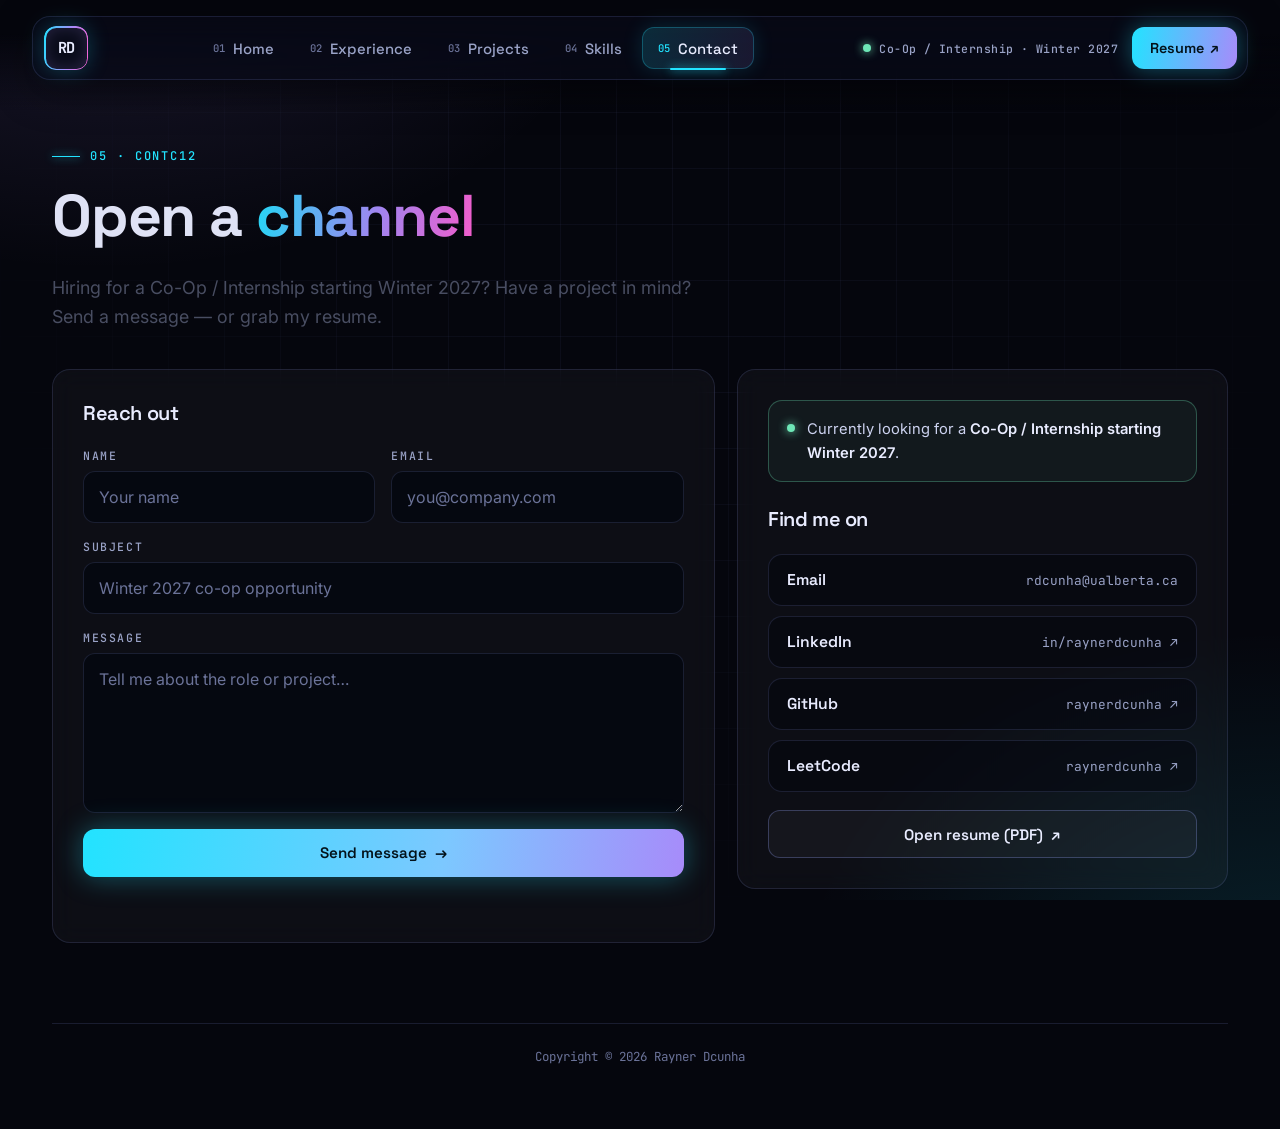
==== contact/index.html @ 3232b7d9 "Point resume buttons to /resume" ====
<!doctype html>
<html lang="en">
<head>
  <meta charset="utf-8">
  <meta name="viewport" content="width=device-width, initial-scale=1">
  <title>Rayner's Domain</title>
  <meta name="description" content="Contact Rayner Dcunha about co-op and internship opportunities starting Winter 2027 — email, LinkedIn, GitHub or the contact form.">
  <meta name="author" content="Rayner Dcunha">
  <link rel="canonical" href="https://raynerdcunha.vercel.app/contact">
  <meta property="og:type" content="website">
  <meta property="og:site_name" content="Rayner's Domain">
  <meta property="og:title" content="Rayner Dcunha | Rayner's Domain">
  <meta property="og:description" content="Contact Rayner Dcunha about co-op and internship opportunities starting Winter 2027 — email, LinkedIn, GitHub or the contact form.">
  <meta property="og:url" content="https://raynerdcunha.vercel.app/contact">
  <meta property="og:image" content="https://raynerdcunha.vercel.app/assets/images/og-preview.png">
  <meta name="twitter:card" content="summary_large_image">
  <meta name="theme-color" content="#05060d">
  <link rel="icon" href="/assets/images/rd-logo.svg" type="image/svg+xml">
  <link rel="icon" href="/assets/images/favicon-32.png" sizes="32x32" type="image/png">
  <link rel="apple-touch-icon" href="/assets/images/apple-touch-icon.png">
  <link rel="preconnect" href="https://fonts.googleapis.com">
  <link rel="preconnect" href="https://fonts.gstatic.com" crossorigin>
  <link href="https://fonts.googleapis.com/css2?family=Inter:wght@400;500;600&family=JetBrains+Mono:wght@400;500;700&family=Space+Grotesk:wght@500;600;700&display=swap" rel="stylesheet">
  <link rel="stylesheet" href="/assets/css/main.css">
  <script>
    (function () {
      var r = document.documentElement; r.classList.add('js');
      var seen = false; try { seen = sessionStorage.getItem('rd-loader-seen') === '1'; } catch (e) {}
      var rm = false; // site effects always run
      var wiping = false; try { wiping = sessionStorage.getItem('rd-wipe') === '1'; } catch (e) {}
      if (wiping && !rm) r.classList.add('is-wiping');
      else if (!seen && !rm) r.classList.add('is-loading');
    })();
  </script>
</head>
<body>
  <div class="loader" aria-hidden="true"><span class="loader__mark grad-text">RD</span></div>
  <div class="wipe" aria-hidden="true"></div>
  <div class="space" aria-hidden="true"></div>

  <header class="taskbar">
    <div class="taskbar__inner">
      <a class="logo" href="/" aria-label="Home">
        <span class="logo__mark">RD</span>
      </a>
      <nav class="taskbar__nav" aria-label="Main">
        <span class="taskbar__indicator" aria-hidden="true"></span>
        <ol class="taskbar__list">
        <li><a class="taskbar__link" href="/"><span class="taskbar__num">01</span>Home</a></li>
        <li><a class="taskbar__link" href="/experience"><span class="taskbar__num">02</span>Experience</a></li>
        <li><a class="taskbar__link" href="/projects"><span class="taskbar__num">03</span>Projects</a></li>
        <li><a class="taskbar__link" href="/skills"><span class="taskbar__num">04</span>Skills</a></li>
        <li><a class="taskbar__link" href="/contact" aria-current="page"><span class="taskbar__num">05</span>Contact</a></li>
        </ol>
      </nav>
      <div class="taskbar__right">
        <span class="taskbar__status"><span class="pulse" aria-hidden="true"></span>Co-Op / Internship · Winter 2027</span>
        <a class="taskbar__resume magnetic" href="/resume" target="_blank" rel="noopener">Resume <span aria-hidden="true">↗</span><span class="visually-hidden">(PDF, opens in a new tab)</span></a>
      </div>
    </div>
    <div class="progress" aria-hidden="true"><span></span></div>
  </header>

  <main id="main" class="main">
    <header class="page-head">
      <p class="hud">05 · Contact</p>
      <h1 class="page-title">Open a <span class="grad-text">channel</span></h1>
      <p class="page-lead">Hiring for a Co-Op / Internship starting Winter 2027? Have a project in mind? Send a message — or grab my resume.</p>
    </header>

    <div class="contact">
      <form class="panel glass" id="contact-form" action="https://script.google.com/macros/s/AKfycbzmoXUq0ltc7L1ytef4OI4fQIihUuHtOf0jSsYZNlkz5p-mmx0kki7YnTbUzaNlnFZ5/exec" method="POST" novalidate>
        <h2 class="panel__title">Reach out</h2>
        <div class="form-row">
          <div class="field"><label for="cf-name">Name</label><input id="cf-name" name="name" type="text" autocomplete="name" placeholder="Your name" required></div>
          <div class="field"><label for="cf-email">Email</label><input id="cf-email" name="email" type="email" autocomplete="email" placeholder="you@company.com" required></div>
        </div>
        <div class="field"><label for="cf-subject">Subject</label><input id="cf-subject" name="subject" type="text" placeholder="Winter 2027 co-op opportunity" required></div>
        <div class="field"><label for="cf-message">Message</label><textarea id="cf-message" name="message" placeholder="Tell me about the role or project…" required></textarea></div>
        <input type="text" name="_gotcha" class="visually-hidden" tabindex="-1" autocomplete="off" aria-hidden="true">
        <button class="btn btn--neon magnetic" type="submit">Send message <span class="arrow" aria-hidden="true">→</span></button>
        <p class="form-status" role="status" aria-live="polite"></p>
      </form>

      <aside class="panel glass">
        <div class="avail avail--top"><span class="pulse" aria-hidden="true"></span><span>Currently looking for a <strong>Co-Op / Internship starting Winter 2027</strong>.</span></div>
        <h2 class="panel__title">Find me on</h2>
        <ul class="links">
          <li><a href="mailto:rdcunha@ualberta.ca"><b>Email</b><span>rdcunha@ualberta.ca</span></a></li>
          <li><a href="https://www.linkedin.com/in/raynerdcunha" target="_blank" rel="noopener"><b>LinkedIn</b><span>in/raynerdcunha ↗</span></a></li>
          <li><a href="https://github.com/raynerdcunha" target="_blank" rel="noopener"><b>GitHub</b><span>raynerdcunha ↗</span></a></li>
          <li><a href="https://leetcode.com/u/raynerdcunha" target="_blank" rel="noopener"><b>LeetCode</b><span>raynerdcunha ↗</span></a></li>
          <!-- Discord (only if the username is professional):
          <li><a href="https://discord.com/users/YOUR_USER_ID" target="_blank" rel="noopener"><b>Discord</b><span>yourhandle ↗</span></a></li> -->
        </ul>
        <div style="margin-top:18px"><a class="btn magnetic" href="/resume" target="_blank" rel="noopener">Open resume (PDF) <span aria-hidden="true">↗</span></a></div>
      </aside>
    </div>

    <footer class="footer">
      <span>Copyright © <span id="year">2026</span> Rayner Dcunha</span>
    </footer>
  </main>
  <script src="/assets/vendor/gsap.min.js" defer></script>
  <script src="/assets/vendor/ScrollTrigger.min.js" defer></script>
  <script src="/assets/js/site-shell.js" defer></script>
  <script src="/assets/js/motion.js" defer></script>
  <script src="/assets/js/contact-form.js" defer></script>
</body>
</html>
---- assets/css/main.css ----
/* =========================================================
   Rayner's Domain — shared stylesheet (all pages)
   Theme: dark & futuristic — deep space, neon, glass.
   Sections: tokens · base · background · shell (taskbar, cursor, wipe)
             components · home · experience · projects
             skills · contact · 404 · motion · small screens
   ========================================================= */

/* ---------- Tokens ---------- */
:root {
  --bg: #05060d;
  --bg-2: #0a0c1a;
  --glass: rgba(255, 255, 255, 0.035);
  --glass-strong: rgba(255, 255, 255, 0.06);
  --line: rgba(148, 163, 255, 0.14);
  --line-strong: rgba(148, 163, 255, 0.28);
  --text: #e9ecff;
  --muted: #9aa3c7;
  --dim: #6b7399;

  --cyan: #22e3ff;
  --violet: #a78bfa;
  --pink: #ff5fd2;
  --lime: #6ee7b7;
  --blue: #60a5fa;
  --grad: linear-gradient(100deg, var(--cyan), var(--violet) 55%, var(--pink));

  /* Skill clusters */
  --c-lang: var(--cyan);
  --c-web: var(--violet);
  --c-data: var(--blue);
  --c-ai: var(--pink);
  --c-systems: var(--lime);

  --font-display: "Space Grotesk", "Inter", system-ui, sans-serif;
  --font-sans: "Inter", system-ui, -apple-system, "Segoe UI", sans-serif;
  --font-mono: "JetBrains Mono", ui-monospace, Menlo, Consolas, monospace;

  --radius: 18px;
  --radius-sm: 10px;
  color-scheme: dark;
}

/* ---------- Base ---------- */
*, *::before, *::after { box-sizing: border-box; }
html { -webkit-text-size-adjust: 100%; }
body {
  margin: 0; min-height: 100vh;
  background: var(--bg); color: var(--text);
  font: 16px/1.65 var(--font-sans);
  -webkit-font-smoothing: antialiased;
  overflow-x: hidden;
}
h1, h2, h3, h4 { font-family: var(--font-display); line-height: 1.15; margin: 0; letter-spacing: -0.02em; }
p { margin: 0 0 1em; }
ul, ol { margin: 0; padding: 0; }
a { color: var(--cyan); text-decoration: none; }
a:hover { text-decoration: underline; text-underline-offset: 3px; }
strong { font-weight: 600; color: var(--text); }
code { font-family: var(--font-mono); font-size: 0.86em; color: var(--cyan); }
::selection { background: rgba(34, 227, 255, 0.3); }
:focus-visible { outline: 2px solid var(--cyan); outline-offset: 3px; border-radius: 6px; }

.visually-hidden {
  position: absolute !important; width: 1px; height: 1px; margin: -1px; padding: 0;
  overflow: hidden; clip: rect(0 0 0 0); white-space: nowrap; border: 0;
}
.skip-link {
  position: fixed; left: 16px; top: -60px; z-index: 100; padding: 10px 14px; border-radius: var(--radius-sm);
  background: var(--cyan); color: #00131a; font-weight: 600;
}
.skip-link:focus { top: 16px; }

/* ---------- Background: glows + grid ---------- */
.space {
  position: fixed; inset: 0; z-index: -1; pointer-events: none;
  background:
    radial-gradient(900px 600px at 8% -10%, rgba(167, 139, 250, 0.16), transparent 60%),
    radial-gradient(800px 600px at 100% 110%, rgba(34, 227, 255, 0.12), transparent 60%),
    var(--bg);
}
.space::before {
  content: ""; position: absolute; inset: 0;
  background-image:
    linear-gradient(var(--line) 1px, transparent 1px),
    linear-gradient(90deg, var(--line) 1px, transparent 1px);
  background-size: 56px 56px;
  opacity: 0.35;
  mask-image: radial-gradient(ellipse at 50% 30%, #000 20%, transparent 75%);
  -webkit-mask-image: radial-gradient(ellipse at 50% 30%, #000 20%, transparent 75%);
}
.space canvas { position: absolute; inset: 0; width: 100%; height: 100%; }

/* ---------- Shell: top taskbar, main ---------- */
.taskbar { position: fixed; top: 16px; left: 0; right: 0; z-index: 50; padding: 0 32px; pointer-events: none; }
.taskbar::before { content: ""; position: absolute; left: 0; right: 0; top: -16px; height: 110px; z-index: -1; background: linear-gradient(var(--bg) 30%, transparent); }
.taskbar__inner {
  pointer-events: auto; position: relative; max-width: 1240px; margin: 0 auto; height: 64px; padding: 0 10px 0 12px;
  display: flex; align-items: center; justify-content: space-between; gap: 20px;
  background: rgba(10, 12, 26, 0.55); border: 1px solid var(--line); border-radius: 18px;
  backdrop-filter: blur(18px) saturate(140%); -webkit-backdrop-filter: blur(18px) saturate(140%);
  box-shadow: 0 10px 40px rgba(0, 0, 0, 0.35); transition: background-color .3s, box-shadow .3s;
}
.is-scrolled .taskbar__inner { background: rgba(8, 10, 22, 0.82); box-shadow: 0 14px 50px rgba(0, 0, 0, 0.55), 0 0 0 1px rgba(34, 227, 255, 0.06); }

.logo { display: inline-flex; color: var(--text); }
.logo:hover { text-decoration: none; }
.logo__mark {
  position: relative; display: grid; place-items: center; width: 42px; height: 42px; border-radius: 12px;
  font: 700 0.95rem/1 var(--font-mono); letter-spacing: -0.04em; color: var(--text); background: var(--bg-2);
  box-shadow: 0 0 22px rgba(34, 227, 255, 0.28), inset 0 0 16px rgba(167, 139, 250, 0.2); transition: transform .3s, box-shadow .3s;
}
.logo__mark::after {
  content: ""; position: absolute; inset: -1px; border-radius: inherit; padding: 1.5px; background: var(--grad);
  -webkit-mask: linear-gradient(#000 0 0) content-box, linear-gradient(#000 0 0); -webkit-mask-composite: xor; mask-composite: exclude;
}
.logo:hover .logo__mark { transform: rotate(-6deg) scale(1.06); box-shadow: 0 0 34px rgba(34, 227, 255, 0.5), inset 0 0 16px rgba(167, 139, 250, 0.3); }

.taskbar__nav { position: relative; }
.taskbar__list { list-style: none; display: flex; gap: 4px; position: relative; z-index: 1; }
.taskbar__link {
  display: flex; align-items: center; gap: 8px; height: 42px; padding: 0 16px; border-radius: 12px;
  color: var(--muted); font: 500 0.93rem var(--font-display); transition: color .2s;
}
.taskbar__link:hover { color: var(--text); text-decoration: none; }
.taskbar__num { font: 500 0.66rem var(--font-mono); color: var(--dim); transition: color .2s; }
.taskbar__link[aria-current="page"] { color: var(--text); }
.taskbar__link[aria-current="page"] .taskbar__num { color: var(--cyan); }
.taskbar__indicator {
  position: absolute; top: 0; left: 0; height: 42px; width: 0; border-radius: 12px; opacity: 0;
  background: linear-gradient(100deg, rgba(34, 227, 255, 0.16), rgba(167, 139, 250, 0.12));
  box-shadow: inset 0 0 0 1px rgba(34, 227, 255, 0.25), 0 0 20px rgba(34, 227, 255, 0.15);
  transition: transform .35s cubic-bezier(.2, .8, .2, 1), width .35s cubic-bezier(.2, .8, .2, 1), opacity .2s;
}
.taskbar__indicator::after { content: ""; position: absolute; left: 25%; right: 25%; bottom: -1px; height: 2px; border-radius: 2px; background: var(--cyan); box-shadow: 0 0 10px var(--cyan); }

.taskbar__right { display: flex; align-items: center; gap: 14px; }
.taskbar__status { display: inline-flex; align-items: center; gap: 8px; font: 500 0.72rem var(--font-mono); color: var(--muted); letter-spacing: 0.04em; }
.taskbar__resume {
  display: inline-flex; align-items: center; gap: 6px; height: 42px; padding: 0 18px; border-radius: 12px;
  font: 600 0.9rem var(--font-display); color: #03121a; background: linear-gradient(100deg, var(--cyan), var(--violet));
  box-shadow: 0 0 22px rgba(34, 227, 255, 0.35);
}
.taskbar__resume:hover { text-decoration: none; box-shadow: 0 0 34px rgba(34, 227, 255, 0.6); }
.pulse { flex: none; width: 8px; height: 8px; border-radius: 50%; background: var(--lime); box-shadow: 0 0 10px var(--lime); animation: pulse 2s ease-in-out infinite; }

.progress { position: absolute; left: 32px; right: 32px; bottom: -2px; max-width: 1240px; margin: 0 auto; height: 2px; pointer-events: none; }
.progress span { display: block; height: 100%; width: 100%; transform-origin: left; transform: scaleX(0); background: var(--grad); box-shadow: 0 0 10px var(--cyan); border-radius: 2px; }

.main { max-width: 1240px; margin: 0 auto; min-height: 100vh; padding: 150px 32px 64px; }

.footer {
  margin-top: 80px; padding-top: 24px; border-top: 1px solid var(--line);
  display: flex; justify-content: center; gap: 20px; font: 0.78rem var(--font-mono); color: var(--dim);
}

/* ---------- Page wipe transition ---------- */
.wipe { position: fixed; inset: 0; z-index: 250; pointer-events: none; visibility: hidden; background: linear-gradient(110deg, #05060d 0%, #0b1030 40%, #1b1446 60%, #05060d 100%); }
.is-wiping .wipe { visibility: visible; }
.wipe::after { content: ""; position: absolute; top: 0; bottom: 0; right: 0; width: 3px; background: var(--grad); box-shadow: 0 0 30px var(--cyan); }

/* ---------- Components ---------- */
.hud { font: 500 0.75rem/1 var(--font-mono); letter-spacing: 0.16em; text-transform: uppercase; color: var(--cyan); margin: 0 0 18px; display: flex; align-items: center; gap: 10px; }
.hud::before { content: ""; width: 28px; height: 1px; background: var(--cyan); box-shadow: 0 0 8px var(--cyan); }

.page-head { margin-bottom: 48px; max-width: 760px; }
.page-title { font-size: clamp(2.6rem, 4.6vw, 3.8rem); font-weight: 700; margin-bottom: 14px; }
.page-lead { color: var(--muted); font-size: 1.12rem; max-width: 62ch; margin: 0; }
.grad-text { background: var(--grad); -webkit-background-clip: text; background-clip: text; color: transparent; }

.glass {
  position: relative; background: var(--glass); border: 1px solid var(--line); border-radius: var(--radius);
  backdrop-filter: blur(12px); -webkit-backdrop-filter: blur(12px);
  transition: border-color .25s, transform .25s, box-shadow .25s;
}
/* Cursor-follow glow (position set by site-shell.js) */
.glass--glow::before {
  content: ""; position: absolute; inset: 0; border-radius: inherit; pointer-events: none; opacity: 0; transition: opacity .3s;
  background: radial-gradient(420px circle at var(--mx, 50%) var(--my, 50%), rgba(34, 227, 255, 0.10), transparent 45%);
}
.glass--glow:hover::before { opacity: 1; }
.glass--glow:hover { border-color: rgba(34, 227, 255, 0.35); box-shadow: 0 0 0 1px rgba(34, 227, 255, 0.08), 0 24px 60px rgba(0, 0, 0, 0.45); }

.btn {
  position: relative; display: inline-flex; align-items: center; gap: 8px; height: 48px; padding: 0 22px; border-radius: 12px;
  font: 600 0.95rem var(--font-display); color: var(--text); cursor: pointer; border: 1px solid var(--line-strong); background: var(--glass);
  transition: transform .2s, box-shadow .2s, border-color .2s;
}
.btn:hover { text-decoration: none; transform: translateY(-2px); border-color: var(--cyan); box-shadow: 0 0 24px rgba(34, 227, 255, 0.22); }
.btn--neon { border: 0; color: #03121a; background: linear-gradient(100deg, var(--cyan), #7cc8ff 60%, var(--violet)); box-shadow: 0 0 28px rgba(34, 227, 255, 0.35); }
.btn--neon:hover { box-shadow: 0 0 40px rgba(34, 227, 255, 0.55); }
.arrow { transition: transform .2s; }
.btn:hover .arrow { transform: translateX(3px); }

.chips { list-style: none; display: flex; flex-wrap: wrap; gap: 8px; }
.chips li {
  font: 500 0.74rem/1 var(--font-mono); color: var(--muted); padding: 7px 10px; border-radius: 8px;
  background: rgba(148, 163, 255, 0.06); border: 1px solid var(--line);
}

/* ---------- HOME ---------- */
.home { display: grid; grid-template-columns: minmax(0, 1.25fr) minmax(360px, 0.9fr); gap: 56px; align-items: center; min-height: calc(100vh - 220px); }
.home__name { font-size: clamp(3.6rem, 7vw, 6.2rem); font-weight: 700; letter-spacing: -0.045em; line-height: 0.98; margin-bottom: 20px; }
.home__role { font: 500 clamp(1.15rem, 1.7vw, 1.45rem)/1.4 var(--font-display); color: var(--muted); margin-bottom: 18px; min-height: 1.4em; }
.typed { color: var(--text); border-right: 2px solid var(--cyan); padding-right: 4px; animation: caret 1s step-end infinite; }
.home__pitch { font-size: 1.08rem; color: var(--muted); max-width: 56ch; margin-bottom: 34px; }
.home__actions { display: flex; flex-wrap: wrap; gap: 12px; }

.profile { padding: 26px 26px 22px; }
.profile__bar { display: flex; align-items: center; gap: 7px; margin-bottom: 20px; }
.profile__bar span { width: 10px; height: 10px; border-radius: 50%; background: var(--line-strong); }
.profile__bar span:first-child { background: var(--pink); }
.profile__bar span:nth-child(2) { background: var(--violet); }
.profile__bar span:nth-child(3) { background: var(--cyan); }
.profile__bar b { margin-left: auto; font: 500 0.72rem var(--font-mono); color: var(--dim); }
.profile__rows { display: grid; gap: 14px; margin: 0; }
.profile__row { display: grid; grid-template-columns: 92px 1fr; gap: 14px; font-size: 0.92rem; }
.profile__row dt { font: 500 0.72rem/1.9 var(--font-mono); letter-spacing: 0.12em; color: var(--dim); }
.profile__row dd { margin: 0; color: var(--text); min-width: 0; }
.profile__row dd small { display: block; color: var(--muted); font-size: 0.84rem; }
.online { color: var(--lime); font-weight: 600; }

.stats { list-style: none; display: grid; grid-template-columns: repeat(3, 1fr); gap: 16px; margin-top: 56px; }
.stat { padding: 22px 24px; }
.stat__num { display: block; font: 700 2.4rem/1 var(--font-display); margin-bottom: 10px; }
.stat__label { color: var(--muted); font-size: 0.9rem; line-height: 1.5; }

.sectors { display: grid; grid-template-columns: repeat(4, 1fr); gap: 16px; margin-top: 16px; }
.sector { display: block; padding: 22px; color: var(--text); }
.sector:hover { text-decoration: none; transform: translateY(-3px); }
.sector__num { font: 500 0.72rem var(--font-mono); color: var(--cyan); letter-spacing: 0.12em; }
.sector__title { display: flex; justify-content: space-between; align-items: center; font: 600 1.15rem var(--font-display); margin: 10px 0 6px; }
.sector__text { color: var(--muted); font-size: 0.88rem; margin: 0; }

.split { display: inline-block; overflow: hidden; padding-bottom: 0.08em; margin-bottom: -0.08em; vertical-align: bottom; }
.split .ch { display: inline-block; will-change: transform; }

.beams { display: block; width: 100%; height: 160px; margin: 24px 0 -40px; overflow: visible; }
.beam { fill: none; stroke: url(#beam-g); stroke-width: 2; stroke-dasharray: 220 900; animation: flow 6s linear infinite; filter: drop-shadow(0 0 6px rgba(34, 227, 255, 0.7)); }
.beam--2 { animation-duration: 8s; animation-delay: -2s; stroke-dasharray: 160 1000; opacity: .8; }
.beam--3 { animation-duration: 10s; animation-delay: -5s; stroke-dasharray: 120 1100; opacity: .6; }
@keyframes flow { from { stroke-dashoffset: 1120; } to { stroke-dashoffset: 0; } }

.marquee {
  position: relative; overflow: hidden; margin: 40px 0 8px; padding: 18px 0; border-block: 1px solid var(--line);
  mask-image: linear-gradient(90deg, transparent, #000 10%, #000 90%, transparent);
  -webkit-mask-image: linear-gradient(90deg, transparent, #000 10%, #000 90%, transparent);
}
.marquee__track { display: flex; gap: 44px; width: max-content; animation: marquee 38s linear infinite; }
.marquee:hover .marquee__track { animation-play-state: paused; }
.marquee__track span { font: 500 1.05rem var(--font-display); color: var(--muted); white-space: nowrap; display: inline-flex; align-items: center; gap: 44px; }
.marquee__track span::after { content: "◆"; font-size: 0.55rem; color: var(--cyan); text-shadow: 0 0 8px var(--cyan); }
/* Right-to-left scroll */
@keyframes marquee { from { transform: translateX(0); } to { transform: translateX(-50%); } }

.stack-marquee { overflow: hidden; mask-image: linear-gradient(90deg, transparent, #000 12%, #000 88%, transparent); -webkit-mask-image: linear-gradient(90deg, transparent, #000 12%, #000 88%, transparent); }
.stack-marquee__track { display: flex; gap: 10px; width: max-content; animation: marquee 16s linear infinite; }
.stack-marquee:hover .stack-marquee__track { animation-play-state: paused; }
.stack-marquee__track span { font: 500 0.8rem var(--font-mono); color: var(--text); padding: 4px 10px; border-radius: 8px; border: 1px solid var(--line-strong); background: rgba(34, 227, 255, 0.06); white-space: nowrap; }

/* Animated gradient border on the profile card */
@property --spin { syntax: "<angle>"; initial-value: 0deg; inherits: false; }
.profile::after {
  content: ""; position: absolute; inset: -1px; border-radius: inherit; padding: 1px; pointer-events: none;
  background: conic-gradient(from var(--spin), transparent 0 65%, var(--cyan) 78%, var(--violet) 88%, transparent 100%);
  -webkit-mask: linear-gradient(#000 0 0) content-box, linear-gradient(#000 0 0); -webkit-mask-composite: xor; mask-composite: exclude;
  animation: spin-border 5s linear infinite;
}
@keyframes spin-border { to { --spin: 360deg; } }

.tilt { transform-style: preserve-3d; will-change: transform; }

/* ---------- EXPERIENCE ---------- */
.exp { display: grid; grid-template-columns: minmax(0, 1.6fr) minmax(300px, 1fr); gap: 40px; align-items: start; }
.timeline { list-style: none; position: relative; padding-left: 36px; display: grid; gap: 22px; }
.timeline::before {
  content: ""; position: absolute; left: 9px; top: 8px; bottom: 8px; width: 2px;
  background: linear-gradient(var(--cyan), var(--violet) 60%, transparent); box-shadow: 0 0 12px rgba(34, 227, 255, 0.5);
  transform-origin: top; transform: scaleY(var(--draw, 1));
}
.job { padding: 28px; }
.job::after {
  content: ""; position: absolute; left: -34px; top: 34px; width: 14px; height: 14px; border-radius: 50%;
  background: var(--bg); border: 2px solid var(--cyan); box-shadow: 0 0 14px var(--cyan);
}
.job__top { display: flex; justify-content: space-between; align-items: baseline; gap: 16px; margin-bottom: 4px; }
.job__role { font-size: 1.35rem; font-weight: 600; }
.job__dates { font: 500 0.78rem var(--font-mono); color: var(--cyan); white-space: nowrap; }
.job__org { color: var(--muted); margin-bottom: 16px; font-size: 0.95rem; }
.job__points { padding-left: 1.1em; display: grid; gap: 8px; color: #cdd3f0; margin-bottom: 18px; }
.job__points li::marker { color: var(--violet); }
.hl { color: var(--cyan); font-weight: 600; }

.side-title { font: 600 1.1rem var(--font-display); margin: 0 0 14px; display: flex; align-items: center; gap: 10px; }
.side-title span { font: 500 0.72rem var(--font-mono); color: var(--dim); }
.roles { list-style: none; display: grid; gap: 10px; }
.role { padding: 16px 18px; }
.role__title { font: 600 0.98rem var(--font-display); display: block; }
.role__org { color: var(--muted); font-size: 0.86rem; display: block; }
.role__dates { font: 500 0.72rem var(--font-mono); color: var(--dim); display: block; margin-top: 4px; }
.award { margin-top: 22px; padding: 20px; border-color: rgba(167, 139, 250, 0.35); }
.award p { margin: 0; color: var(--muted); font-size: 0.9rem; }
.award strong { display: block; font-family: var(--font-display); font-size: 1rem; margin-bottom: 4px; }

/* ---------- PROJECTS ---------- */
.filters { display: flex; flex-wrap: wrap; gap: 8px; margin: -16px 0 28px; }
.filter {
  height: 38px; padding: 0 16px; border-radius: 999px; cursor: pointer;
  font: 500 0.84rem var(--font-display); color: var(--muted); background: var(--glass); border: 1px solid var(--line);
  transition: all .2s;
}
.filter:hover { color: var(--text); border-color: var(--line-strong); }
.filter[aria-pressed="true"] { color: #03121a; background: var(--cyan); border-color: var(--cyan); box-shadow: 0 0 20px rgba(34, 227, 255, 0.35); }

.bento { display: grid; grid-template-columns: repeat(6, 1fr); gap: 18px; }
.proj { display: flex; flex-direction: column; overflow: hidden; grid-column: span 2; }
.proj--xl { grid-column: span 4; grid-row: span 2; }
.proj--wide { grid-column: span 3; }
.proj.is-hidden { display: none; }
.proj__visual { position: relative; height: 170px; border-bottom: 1px solid var(--line); overflow: hidden; background: rgba(3, 5, 14, 0.6); }
.proj--xl .proj__visual { height: auto; flex: 1; min-height: 300px; }
.proj__visual .vis-center { padding: 10px; }
.proj__visual img { width: 100%; height: 100%; object-fit: cover; display: block; }
.proj__body { padding: 22px 24px 24px; display: flex; flex-direction: column; flex: 1; }
.proj__meta { display: flex; justify-content: space-between; gap: 12px; font: 500 0.72rem var(--font-mono); color: var(--dim); letter-spacing: 0.06em; margin-bottom: 8px; }
.proj__meta b { color: var(--cyan); font-weight: 500; }
.proj__title { font-size: 1.35rem; font-weight: 600; margin-bottom: 8px; }
.proj--xl .proj__title { font-size: 1.8rem; }
.proj__problem { color: var(--muted); font-size: 0.94rem; margin-bottom: 14px; }
.proj__points { padding-left: 1.1em; display: grid; gap: 6px; font-size: 0.92rem; color: #cdd3f0; margin-bottom: 16px; }
.proj__points li::marker { color: var(--violet); }
.proj__links { display: flex; gap: 10px; align-items: center; margin-top: auto; padding-top: 18px; }
.proj__link {
  display: inline-flex; align-items: center; gap: 6px; height: 38px; padding: 0 14px; border-radius: 10px;
  border: 1px solid var(--line-strong); color: var(--text); font: 600 0.84rem var(--font-display);
}
.proj__link:hover { text-decoration: none; border-color: var(--cyan); box-shadow: 0 0 16px rgba(34, 227, 255, 0.25); }
.proj__note { font: 500 0.74rem var(--font-mono); color: var(--dim); }

/* Visual: live terminal */
.term { position: absolute; inset: 0; padding: 22px 26px; font: 0.88rem/1.75 var(--font-mono); color: var(--text); white-space: pre-wrap; }
.term .p { color: var(--lime); }
.term .o { color: var(--muted); }
.term .ok { color: var(--cyan); }
.term__cursor { display: inline-block; width: 8px; height: 1.05em; vertical-align: -2px; background: var(--cyan); box-shadow: 0 0 8px var(--cyan); animation: caret 1s step-end infinite; }

/* Visual: speed race */
.race { position: absolute; inset: 0; padding: 26px; display: grid; align-content: center; gap: 16px; }
.race__row { display: grid; grid-template-columns: 130px 1fr 64px; align-items: center; gap: 12px; font: 0.76rem var(--font-mono); color: var(--muted); }
.race__track { height: 8px; border-radius: 8px; background: rgba(148, 163, 255, 0.1); overflow: hidden; }
.race__bar { height: 100%; width: 0; border-radius: inherit; transition: width 1.6s cubic-bezier(.2, .8, .2, 1); }
.race__bar--slow { background: var(--dim); }
.race__bar--fast { background: var(--grad); box-shadow: 0 0 12px var(--cyan); }
.race.is-run .race__bar--slow { width: 100%; }
.race.is-run .race__bar--fast { width: 1%; min-width: 6px; }
.race__big { font: 700 1.7rem var(--font-display); }

/* Visual: centered badge / sensor / choice */
.vis-center { position: absolute; inset: 0; display: grid; place-items: center; align-content: center; gap: 10px; text-align: center; }
.badge2 {
  width: 82px; height: 82px; border-radius: 50%; display: grid; place-items: center;
  font: 700 1.5rem var(--font-display); color: var(--violet); border: 2px solid var(--violet); box-shadow: 0 0 26px rgba(167, 139, 250, 0.45), inset 0 0 18px rgba(167, 139, 250, 0.25);
}
.vis-cap { font: 500 0.72rem var(--font-mono); color: var(--dim); letter-spacing: 0.08em; }
.wheel {
  width: 86px; height: 86px; border-radius: 50%; border: 2px dashed var(--lime); box-shadow: 0 0 22px rgba(110, 231, 183, 0.35);
  animation: spin 6s linear infinite; position: relative;
}
.wheel::after { content: ""; position: absolute; inset: 30px; border-radius: 50%; background: var(--lime); box-shadow: 0 0 14px var(--lime); }
.choice { display: flex; gap: 8px; }
.choice span { font: 500 0.74rem var(--font-mono); padding: 6px 12px; border-radius: 999px; border: 1px solid var(--line-strong); color: var(--muted); }
.choice span.is-on { color: #03121a; background: var(--pink); border-color: var(--pink); box-shadow: 0 0 16px rgba(255, 95, 210, 0.5); }
.choice-q { font: 700 1.6rem var(--font-display); }

.more { margin-top: 26px; padding: 18px 22px; display: flex; justify-content: space-between; align-items: center; gap: 20px; color: var(--muted); font-size: 0.94rem; }

/* ---------- SKILLS ---------- */
.skills-layout { display: grid; grid-template-columns: minmax(0, 1fr) 320px; gap: 22px; align-items: stretch; }
.graph-panel { padding: 8px; overflow: hidden; }
.skills__graph { display: block; width: 100%; height: auto; }
.skills__list { display: none; padding: 22px; grid-template-columns: repeat(3, 1fr); gap: 22px; }
.skills[data-view="list"] .skills__graph { display: none; }
.skills[data-view="list"] .skills__list { display: grid; }

.side-panel { padding: 22px; display: flex; flex-direction: column; gap: 22px; }
.view-switch { display: inline-flex; padding: 4px; border-radius: 12px; background: rgba(3, 5, 14, 0.6); border: 1px solid var(--line); align-self: flex-start; }
.view-switch__btn { height: 34px; padding: 0 16px; border: 0; border-radius: 9px; background: none; color: var(--muted); font: 600 0.84rem var(--font-display); cursor: pointer; }
.view-switch__btn[aria-pressed="true"] { background: var(--cyan); color: #03121a; box-shadow: 0 0 16px rgba(34, 227, 255, 0.4); }

.skill-info { min-height: 150px; padding: 18px; border-radius: 14px; background: rgba(3, 5, 14, 0.55); border: 1px solid var(--line); font-size: 0.9rem; }
.skill-info p { margin: 0; }
.skill-info__hint { color: var(--dim); font-family: var(--font-mono); font-size: 0.8rem; }
.skill-info__name { font: 600 1.3rem var(--font-display); margin-bottom: 4px !important; }
.skill-info__group { font: 500 0.74rem var(--font-mono); letter-spacing: 0.06em; margin-bottom: 12px !important; }
.skill-info__uses { color: var(--muted); line-height: 1.7; }

.legend { list-style: none; display: grid; gap: 9px; font-size: 0.86rem; color: var(--muted); }
.legend li { display: flex; align-items: center; gap: 10px; }
.legend li:last-child { font-size: 0.78rem; color: var(--dim); margin-top: 4px; }
.swatch { width: 10px; height: 10px; border-radius: 50%; flex: none; display: inline-block; box-shadow: 0 0 8px currentColor; }

/* SVG graph */
.g-edge { stroke: rgba(148, 163, 255, 0.18); stroke-width: 1.2; transition: opacity .25s, stroke .25s; }
.g-edge--cross { stroke-dasharray: 3 5; }
.g-node { cursor: pointer; outline: none; transition: opacity .25s; }
.g-node circle { stroke: rgba(5, 6, 13, 0.9); stroke-width: 2; }
.g-node text { fill: var(--text); font: 500 12.5px var(--font-sans); pointer-events: none; paint-order: stroke; stroke: var(--bg); stroke-width: 4px; stroke-linejoin: round; }
.g-node--hub circle { fill-opacity: 0.08; stroke-width: 1.4; stroke-dasharray: 2 4; }
.g-node--hub text { font: 600 10.5px var(--font-mono); letter-spacing: 0.12em; text-transform: uppercase; fill: var(--muted); }
.g-node:focus-visible circle { stroke: #fff; stroke-width: 3; }
.skills__graph.is-focused .g-node:not(.is-lit) { opacity: 0.15; }
.skills__graph.is-focused .g-edge:not(.is-lit) { opacity: 0.06; }
.g-edge.is-lit { stroke: var(--cyan); stroke-width: 2; filter: drop-shadow(0 0 4px var(--cyan)); }

.list-group h4 { font-size: 1rem; display: flex; align-items: center; gap: 10px; margin-bottom: 12px; }
.list-group ul { list-style: none; display: grid; gap: 10px; }
.list-group li { font-size: 0.92rem; }
.list-group li span { display: block; color: var(--dim); font-size: 0.8rem; }

.certs-title { font: 600 1.4rem var(--font-display); margin: 56px 0 18px; }
.certs { list-style: none; display: grid; grid-template-columns: repeat(3, 1fr); gap: 14px; }
.cert { padding: 18px 20px; }
.cert__tag { font: 500 0.68rem var(--font-mono); letter-spacing: 0.12em; text-transform: uppercase; color: var(--cluster, var(--cyan)); }
.cert__name { display: block; font: 600 1rem var(--font-display); margin: 8px 0 4px; }
.cert__issuer { color: var(--muted); font-size: 0.85rem; }
[data-cluster="lang"] { --cluster: var(--c-lang); }
[data-cluster="web"] { --cluster: var(--c-web); }
[data-cluster="data"] { --cluster: var(--c-data); }
[data-cluster="ai"] { --cluster: var(--c-ai); }
[data-cluster="systems"] { --cluster: var(--c-systems); }

/* ---------- CONTACT ---------- */
.contact { display: grid; grid-template-columns: minmax(0, 1.35fr) minmax(320px, 1fr); gap: 22px; align-items: start; }
.panel { padding: 30px; }
.panel__title { font: 600 1.25rem var(--font-display); margin-bottom: 22px; }
.form-row { display: grid; grid-template-columns: 1fr 1fr; gap: 16px; }
.field { display: grid; gap: 8px; margin-bottom: 16px; }
.field label { font: 500 0.72rem var(--font-mono); letter-spacing: 0.14em; text-transform: uppercase; color: var(--muted); }
.field input, .field textarea {
  width: 100%; padding: 13px 15px; border-radius: 12px; border: 1px solid var(--line);
  background: rgba(3, 5, 14, 0.6); color: var(--text); font: 16px/1.5 var(--font-sans); transition: border-color .2s, box-shadow .2s;
}
.field textarea { min-height: 160px; resize: vertical; }
.field input::placeholder, .field textarea::placeholder { color: var(--dim); }
.field input:focus, .field textarea:focus { outline: none; border-color: var(--cyan); box-shadow: 0 0 0 3px rgba(34, 227, 255, 0.15), 0 0 20px rgba(34, 227, 255, 0.15); }
.field [aria-invalid="true"] { border-color: var(--pink); }
.form-status { margin: 14px 0 0; min-height: 1.5em; font-size: 0.9rem; }
.form-status.is-ok { color: var(--lime); }
.form-status.is-error { color: var(--pink); }

.links { list-style: none; display: grid; gap: 10px; }
.links a {
  display: flex; align-items: center; justify-content: space-between; gap: 14px; padding: 15px 18px; border-radius: 14px;
  border: 1px solid var(--line); background: rgba(3, 5, 14, 0.45); color: var(--text); transition: border-color .2s, box-shadow .2s, transform .2s;
}
.links a:hover { text-decoration: none; border-color: var(--cyan); box-shadow: 0 0 18px rgba(34, 227, 255, 0.18); transform: translateX(3px); }
.links b { font: 600 0.98rem var(--font-display); }
.links span { font: 0.8rem var(--font-mono); color: var(--muted); }
.avail { display: flex; gap: 12px; align-items: flex-start; margin-top: 22px; padding: 16px 18px; border-radius: 14px; border: 1px solid rgba(110, 231, 183, 0.3); background: rgba(110, 231, 183, 0.05); font-size: 0.92rem; color: #cdd3f0; }
.avail .pulse { margin-top: 7px; }
.panel .btn { width: 100%; justify-content: center; }
.panel .btn + .btn { margin-top: 10px; }

/* ---------- 404 ---------- */
.lost { min-height: 100vh; display: grid; place-items: center; text-align: center; padding: 40px; }
.lost__code { font: 700 clamp(6rem, 16vw, 11rem)/1 var(--font-display); letter-spacing: -0.06em; margin: 0; text-shadow: 0 0 60px rgba(34, 227, 255, 0.25); }
.lost__term { display: inline-block; text-align: left; margin: 22px 0 32px; padding: 16px 20px; font: 0.9rem/1.7 var(--font-mono); color: var(--muted); }
.lost__term .p { color: var(--lime); }

/* ---------- Loader (first visit per session) ---------- */
.loader { display: none; }
.is-loading .loader { display: grid; place-items: center; position: fixed; inset: 0; z-index: 200; background: var(--bg); animation: loader-out .3s ease .45s forwards; }
.loader__mark { font: 700 2rem var(--font-mono); letter-spacing: -0.04em; padding: 18px 22px; border-radius: 16px; border: 1px solid var(--line-strong); box-shadow: 0 0 40px rgba(34, 227, 255, 0.35); position: relative; overflow: hidden; }
.loader__mark::after { content: ""; position: absolute; left: 0; right: 0; height: 2px; top: 0; background: var(--cyan); box-shadow: 0 0 12px var(--cyan); animation: scan .45s ease-in-out forwards; }

/* ---------- Reveal ---------- */
.js .reveal { opacity: 0; transform: translateY(16px); transition: opacity .6s ease, transform .6s cubic-bezier(.2, .8, .2, 1); transition-delay: var(--d, 0s); }
.js .reveal.is-visible { opacity: 1; transform: none; }
.has-gsap .reveal { transition: border-color .25s, box-shadow .25s; transition-delay: 0s; }
.has-gsap .glass--glow:hover { transform: none; }

/* ---------- Keyframes ---------- */
@keyframes pulse { 0%, 100% { opacity: 1; } 50% { opacity: 0.45; } }
@keyframes caret { 50% { border-color: transparent; background-color: transparent; } }
@keyframes spin { to { transform: rotate(360deg); } }
@keyframes page-in { from { opacity: 0; transform: translateY(10px); } to { opacity: 1; transform: none; } }
@keyframes loader-out { to { opacity: 0; visibility: hidden; } }
@keyframes scan { to { top: 100%; } }


/* ---------- Smaller laptops / tablets (basic safety net, not a full mobile design) ---------- */
@media (max-width: 1280px) {
  .sectors { grid-template-columns: repeat(2, 1fr); }
  .certs { grid-template-columns: repeat(2, 1fr); }
}
@media (max-width: 1100px) {
  .taskbar__status { display: none; }
  .home, .exp, .contact, .skills-layout { grid-template-columns: 1fr; }
  .proj, .proj--wide, .proj--xl { grid-column: span 6; grid-row: auto; }
}
@media (max-width: 860px) {
  .taskbar { padding: 0 8px; }
  .taskbar__status, .taskbar__num { display: none; }
  .taskbar__link { padding: 0 9px; font-size: 0.82rem; }
  .main { padding: 110px 16px 40px; }
  .stats, .sectors, .certs, .form-row { grid-template-columns: 1fr; }
}

/* Page already animated earlier in this tab: no entrance motion, everything in place */
.is-seen .race__bar { transition: none; }
.is-seen .reveal { opacity: 1; transform: none; }

/* ---------- Home: my side / your side (time + weather), above the profile card ---------- */
.hero-side { display: grid; gap: 16px; }
.tz-panel { display: grid; grid-template-columns: 1fr 1fr; gap: 12px; }
.tz-card { padding: 16px 18px; }
.tz-card p { margin: 0; }
.tz-label { font: 500 0.68rem var(--font-mono); letter-spacing: 0.12em; text-transform: uppercase; color: var(--cyan); white-space: nowrap; overflow: hidden; text-overflow: ellipsis; }
.tz-card[data-side="you"] .tz-label { color: var(--pink); }
.tz-label span { color: var(--muted); letter-spacing: 0.04em; text-transform: none; }
.tz-time { font: 600 1.55rem/1.15 var(--font-display); margin-top: 8px !important; font-variant-numeric: tabular-nums; }
.tz-weather { display: flex; align-items: baseline; gap: 6px; margin-top: 6px !important; font-size: 0.84rem; color: var(--muted); white-space: nowrap; overflow: hidden; }
.tz-icon { font-size: 1rem; }
.tz-temp { font: 600 0.98rem var(--font-display); color: var(--text); }
.tz-day { font: 500 0.7rem var(--font-mono); color: var(--dim); margin-top: 4px !important; }
.tz-gap { grid-column: 1 / -1; display: flex; align-items: center; gap: 12px; margin: 0; font: 500 0.78rem var(--font-mono); color: var(--muted); }
.tz-line {
  flex: 1; height: 2px; border-radius: 2px;
  background: linear-gradient(90deg, var(--cyan), var(--violet), var(--pink), var(--cyan)); background-size: 200% 100%;
  box-shadow: 0 0 10px rgba(34, 227, 255, 0.4); animation: tz-flow 3s linear infinite;
}
@keyframes tz-flow { to { background-position: -200% 0; } }

.avail--top { margin: 0 0 24px; }

/* ---------- Skills graph: 3D spin + category toggles ---------- */
.skills__graph { cursor: grab; touch-action: none; user-select: none; }
.skills__graph.is-dragging { cursor: grabbing; }
.g-node { opacity: var(--depth, 1); }
.graph-reset {
  align-self: flex-start; height: 34px; padding: 0 14px; border-radius: 10px; cursor: pointer;
  font: 500 0.8rem var(--font-mono); color: var(--muted); background: rgba(3, 5, 14, 0.6); border: 1px solid var(--line);
}
.graph-reset:hover { color: var(--text); border-color: var(--cyan); }
.legend__toggle {
  display: inline-flex; align-items: center; gap: 10px; width: 100%; padding: 8px 10px; border-radius: 10px; cursor: pointer;
  font: 500 0.88rem var(--font-sans); color: var(--text); background: transparent; border: 1px solid transparent; text-align: left;
  transition: background-color .2s, border-color .2s, opacity .2s;
}
.legend__toggle:hover { background: var(--glass-strong); border-color: var(--line); }
.legend__toggle[aria-pressed="false"] { opacity: 0.4; text-decoration: line-through; }
.legend__toggle[aria-pressed="false"] .swatch { box-shadow: none; }
.legend { gap: 2px; }
.legend li.legend__note { font-size: 0.76rem; color: var(--dim); margin-top: 8px; padding: 0 10px; }

/* ---------- Experience: org links + centred awards ---------- */
.role__org a { color: var(--cyan); }
.role__org a:hover { text-decoration: underline; }
.awards { margin-top: 64px; text-align: center; }
.awards__title { font: 600 1.6rem var(--font-display); margin-bottom: 22px; }
.awards__list { list-style: none; display: grid; grid-template-columns: repeat(4, 1fr); gap: 16px; text-align: left; }
.award-card { padding: 20px 22px; display: grid; gap: 4px; }
.award-card__year { font: 500 0.72rem var(--font-mono); letter-spacing: 0.12em; color: var(--violet); }
.award-card__name { font: 600 1.02rem var(--font-display); }
.award-card__org { color: var(--muted); font-size: 0.86rem; }
@media (max-width: 1100px) { .awards__list { grid-template-columns: repeat(2, 1fr); } }

/* ---------- Projects: F1-style wheel that steers left/right ---------- */
.f1-wheel { width: 190px; height: auto; filter: drop-shadow(0 0 14px rgba(34, 227, 255, 0.35)); animation: steer 3.2s ease-in-out infinite; transform-origin: 50% 55%; }
.f1-leds circle { fill: #1c2238; animation: led 3.2s ease-in-out infinite; }
.f1-leds circle:nth-child(1) { animation-delay: 0s; --on: #6ee7b7; }
.f1-leds circle:nth-child(2) { animation-delay: .08s; --on: #6ee7b7; }
.f1-leds circle:nth-child(3) { animation-delay: .16s; --on: #22e3ff; }
.f1-leds circle:nth-child(4) { animation-delay: .24s; --on: #a78bfa; }
.f1-leds circle:nth-child(5) { animation-delay: .32s; --on: #ff5fd2; }
@keyframes steer { 0%, 100% { transform: rotate(0deg); } 25% { transform: rotate(-28deg); } 50% { transform: rotate(0deg); } 75% { transform: rotate(28deg); } }
@keyframes led { 0%, 40%, 100% { fill: #1c2238; } 20%, 70% { fill: var(--on); } }
.proj__link--live { border-color: transparent; color: #03121a; background: linear-gradient(100deg, var(--cyan), var(--violet)); box-shadow: 0 0 16px rgba(34, 227, 255, 0.35); }
.proj__link--live:hover { color: #03121a; box-shadow: 0 0 26px rgba(34, 227, 255, 0.6); }
.list-group.is-hidden { display: none; }
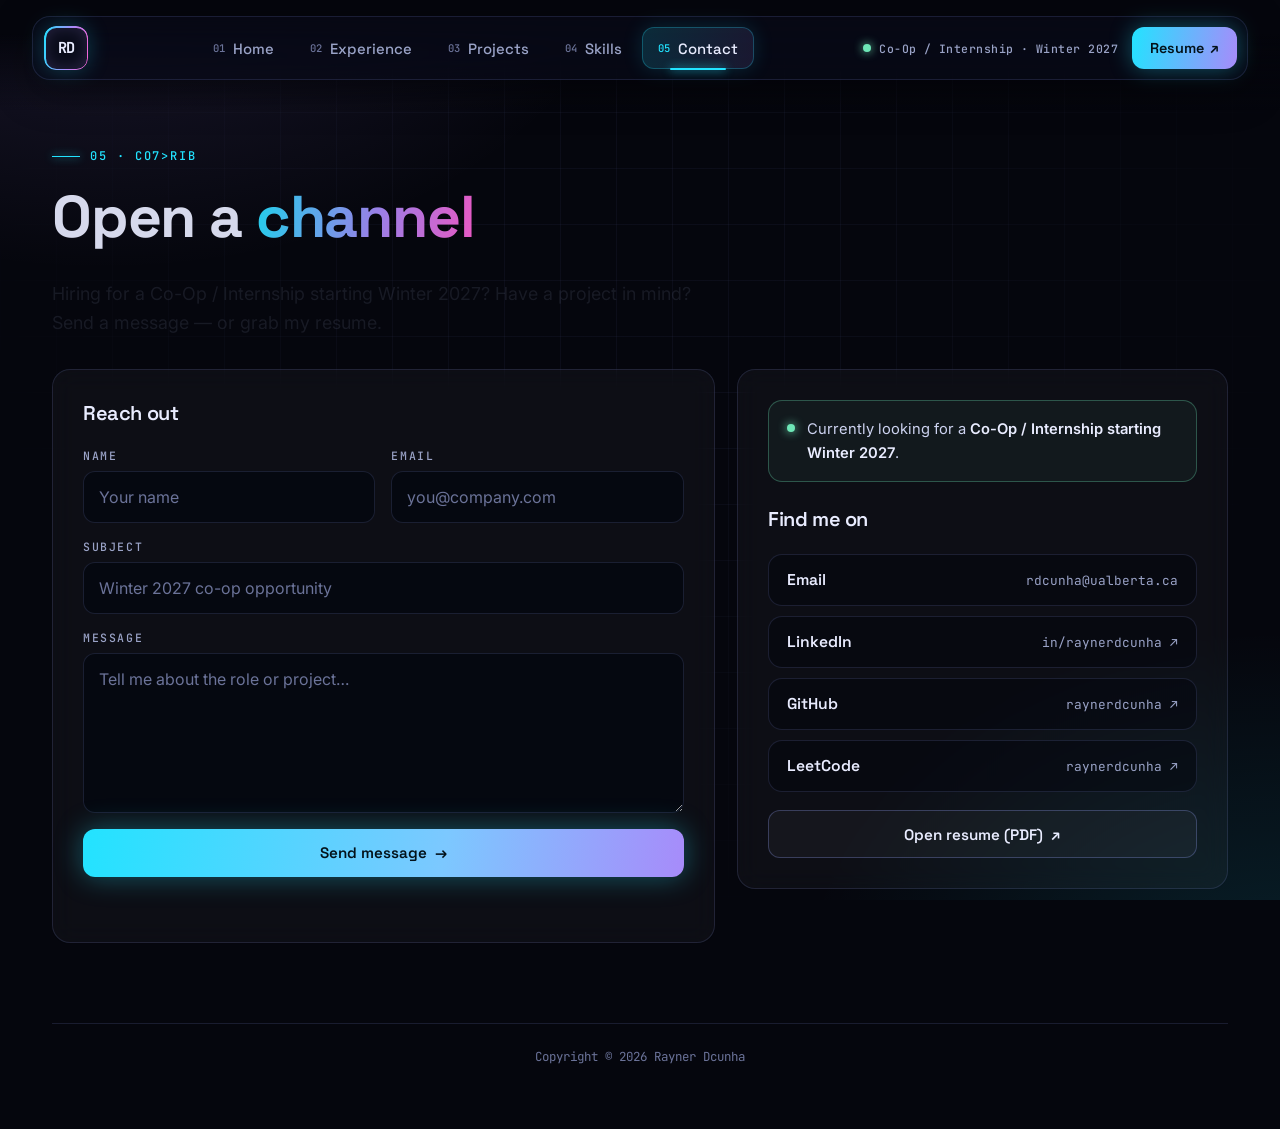
==== commit a915d846: "Move site URLs to www.raynerdcunha.com and fix wording" ====
--- a/contact/index.html
+++ b/contact/index.html
@@ -6,13 +6,13 @@
   <title>Rayner's Domain</title>
   <meta name="description" content="Contact Rayner Dcunha about co-op and internship opportunities starting Winter 2027 — email, LinkedIn, GitHub or the contact form.">
   <meta name="author" content="Rayner Dcunha">
-  <link rel="canonical" href="https://raynerdcunha.vercel.app/contact">
+  <link rel="canonical" href="https://www.raynerdcunha.com/contact">
   <meta property="og:type" content="website">
   <meta property="og:site_name" content="Rayner's Domain">
   <meta property="og:title" content="Rayner Dcunha | Rayner's Domain">
   <meta property="og:description" content="Contact Rayner Dcunha about co-op and internship opportunities starting Winter 2027 — email, LinkedIn, GitHub or the contact form.">
-  <meta property="og:url" content="https://raynerdcunha.vercel.app/contact">
-  <meta property="og:image" content="https://raynerdcunha.vercel.app/assets/images/og-preview.png">
+  <meta property="og:url" content="https://www.raynerdcunha.com/contact">
+  <meta property="og:image" content="https://www.raynerdcunha.com/assets/images/og-preview.png">
   <meta name="twitter:card" content="summary_large_image">
   <meta name="theme-color" content="#05060d">
   <link rel="icon" href="/assets/images/rd-logo.svg" type="image/svg+xml">
--- a/assets/css/main.css
+++ b/assets/css/main.css
@@ -224,6 +224,22 @@
 .stat { padding: 22px 24px; }
 .stat__num { display: block; font: 700 2.4rem/1 var(--font-display); margin-bottom: 10px; }
 .stat__label { color: var(--muted); font-size: 0.9rem; line-height: 1.5; }
+
+/* LeetCode stat box: total, difficulty pills, ring, links to the profile */
+.stat--lc { padding: 0; }
+.lc { display: grid; grid-template-columns: minmax(0, 1fr) auto; gap: 12px; height: 100%; min-height: 150px; padding: 22px 24px; color: inherit; border-radius: inherit; }
+.lc:hover { text-decoration: none; }
+.lc__pills { display: flex; flex-wrap: wrap; gap: 8px; margin-top: 10px; }
+.pill { display: inline-flex; align-items: center; gap: 6px; padding: 4px 10px; border-radius: 999px; font: 500 0.72rem var(--font-mono); letter-spacing: 0.04em; color: var(--c); border: 1px solid color-mix(in srgb, var(--c) 40%, transparent); background: color-mix(in srgb, var(--c) 10%, transparent); }
+.pill b { font: 700 0.85rem var(--font-display); }
+.pill--easy { --c: #34d399; } .pill--medium { --c: #fbbf24; } .pill--hard { --c: #fb7185; }
+.lc__side { display: flex; flex-direction: column; align-items: flex-end; justify-content: space-between; gap: 8px; }
+.lc__arrow { display: grid; place-items: center; width: 28px; height: 28px; border: 1px solid var(--line-strong); border-radius: 50%; color: var(--muted); font-size: 0.85rem; transition: color .2s, border-color .2s, transform .2s; }
+.lc:hover .lc__arrow, .lc:focus-visible .lc__arrow { color: var(--cyan); border-color: var(--cyan); transform: translate(2px, -2px); }
+.lc__ring { width: 72px; height: 72px; transform: rotate(-90deg); }
+.lc__track, .lc__arc { fill: none; stroke-width: 12; stroke-linecap: round; }
+.lc__track { stroke: rgba(148, 163, 255, 0.10); }
+.lc__arc--easy { stroke: #34d399; } .lc__arc--medium { stroke: #fbbf24; } .lc__arc--hard { stroke: #fb7185; }
 
 .sectors { display: grid; grid-template-columns: repeat(4, 1fr); gap: 16px; margin-top: 16px; }
 .sector { display: block; padding: 22px; color: var(--text); }
@@ -577,4 +593,4 @@
 @keyframes led { 0%, 40%, 100% { fill: #1c2238; } 20%, 70% { fill: var(--on); } }
 .proj__link--live { border-color: transparent; color: #03121a; background: linear-gradient(100deg, var(--cyan), var(--violet)); box-shadow: 0 0 16px rgba(34, 227, 255, 0.35); }
 .proj__link--live:hover { color: #03121a; box-shadow: 0 0 26px rgba(34, 227, 255, 0.6); }
-.list-group.is-hidden { display: none; }
+.list-group.is-hidden { display: none; }
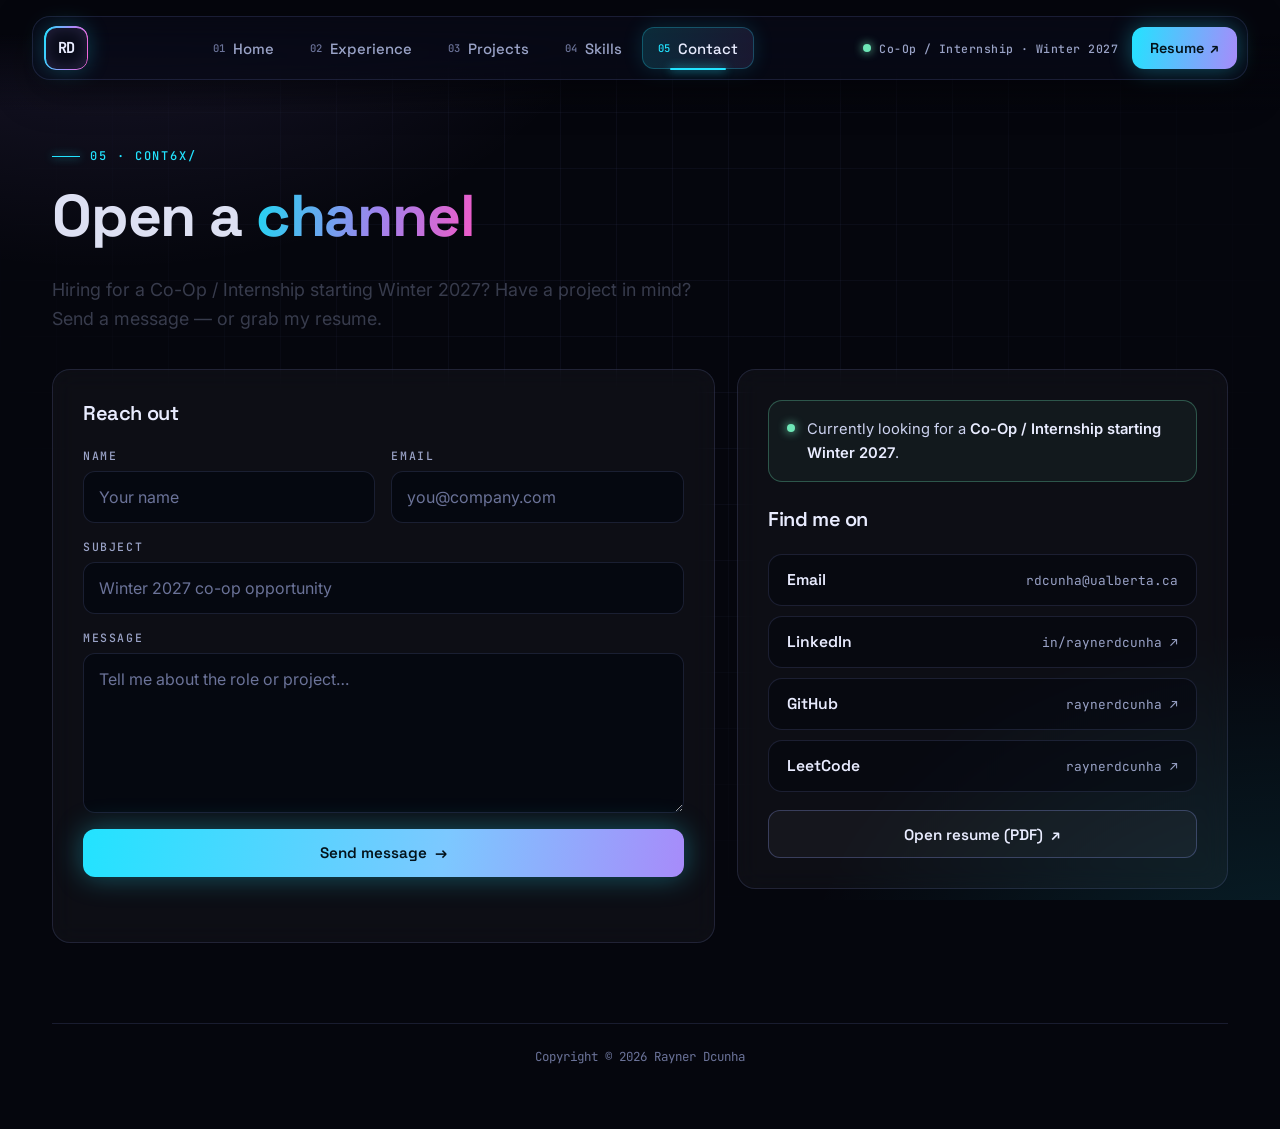
==== commit 647f250e: "SEO: unique titles, social tags, llms.txt, favicons and manifest" ====
--- a/contact/index.html
+++ b/contact/index.html
@@ -3,21 +3,32 @@
 <head>
   <meta charset="utf-8">
   <meta name="viewport" content="width=device-width, initial-scale=1">
-  <title>Rayner's Domain</title>
+  <title>Contact | Rayner Dcunha — Co-op Winter 2027</title>
   <meta name="description" content="Contact Rayner Dcunha about co-op and internship opportunities starting Winter 2027 — email, LinkedIn, GitHub or the contact form.">
   <meta name="author" content="Rayner Dcunha">
+  <meta name="robots" content="index, follow, max-image-preview:large">
   <link rel="canonical" href="https://www.raynerdcunha.com/contact">
   <meta property="og:type" content="website">
   <meta property="og:site_name" content="Rayner's Domain">
-  <meta property="og:title" content="Rayner Dcunha | Rayner's Domain">
+  <meta property="og:title" content="Contact | Rayner Dcunha — Co-op Winter 2027">
   <meta property="og:description" content="Contact Rayner Dcunha about co-op and internship opportunities starting Winter 2027 — email, LinkedIn, GitHub or the contact form.">
   <meta property="og:url" content="https://www.raynerdcunha.com/contact">
   <meta property="og:image" content="https://www.raynerdcunha.com/assets/images/og-preview.png">
+  <meta property="og:image:width" content="1200">
+  <meta property="og:image:height" content="630">
+  <meta property="og:image:alt" content="Rayner's Domain: portfolio of Rayner Dcunha, Computer Engineering co-op student">
+  <meta property="og:locale" content="en_CA">
   <meta name="twitter:card" content="summary_large_image">
+  <meta name="twitter:title" content="Contact | Rayner Dcunha — Co-op Winter 2027">
+  <meta name="twitter:description" content="Contact Rayner Dcunha about co-op and internship opportunities starting Winter 2027 — email, LinkedIn, GitHub or the contact form.">
+  <meta name="twitter:image" content="https://www.raynerdcunha.com/assets/images/og-preview.png">
+  <meta name="twitter:image:alt" content="Rayner's Domain: portfolio of Rayner Dcunha, Computer Engineering co-op student">
   <meta name="theme-color" content="#05060d">
+  <link rel="icon" href="/favicon.ico" sizes="48x48">
   <link rel="icon" href="/assets/images/rd-logo.svg" type="image/svg+xml">
   <link rel="icon" href="/assets/images/favicon-32.png" sizes="32x32" type="image/png">
   <link rel="apple-touch-icon" href="/assets/images/apple-touch-icon.png">
+  <link rel="manifest" href="/site.webmanifest">
   <link rel="preconnect" href="https://fonts.googleapis.com">
   <link rel="preconnect" href="https://fonts.gstatic.com" crossorigin>
   <link href="https://fonts.googleapis.com/css2?family=Inter:wght@400;500;600&family=JetBrains+Mono:wght@400;500;700&family=Space+Grotesk:wght@500;600;700&display=swap" rel="stylesheet">
@@ -32,6 +43,7 @@
       else if (!seen && !rm) r.classList.add('is-loading');
     })();
   </script>
+  <script type="application/ld+json">{"@context":"https://schema.org","@graph":[{"@type":"BreadcrumbList","itemListElement":[{"@type":"ListItem","position":1,"name":"Home","item":"https://www.raynerdcunha.com/"},{"@type":"ListItem","position":2,"name":"Contact","item":"https://www.raynerdcunha.com/contact"}]}]}</script>
 </head>
 <body>
   <div class="loader" aria-hidden="true"><span class="loader__mark grad-text">RD</span></div>
--- a/assets/css/main.css
+++ b/assets/css/main.css
@@ -593,4 +593,45 @@
 @keyframes led { 0%, 40%, 100% { fill: #1c2238; } 20%, 70% { fill: var(--on); } }
 .proj__link--live { border-color: transparent; color: #03121a; background: linear-gradient(100deg, var(--cyan), var(--violet)); box-shadow: 0 0 16px rgba(34, 227, 255, 0.35); }
 .proj__link--live:hover { color: #03121a; box-shadow: 0 0 26px rgba(34, 227, 255, 0.6); }
-.list-group.is-hidden { display: none; }+.list-group.is-hidden { display: none; }
+
+/* ---------- Projects: Badgepath card (full-width row, tier-progress visual) ---------- */
+.proj--full { grid-column: span 6; flex-direction: row; }
+.proj--full .proj__visual { flex: 0 0 38%; height: auto; min-height: 260px; border-bottom: 0; border-right: 1px solid var(--line); }
+.proj--full .proj__body { flex: 1; }
+.bp-vis { gap: 16px; padding: 18px 22px; }
+.bp-tiers { display: flex; gap: 10px; justify-content: center; }
+.bp-tier {
+  --c: var(--dim);
+  display: grid; justify-items: center; gap: 5px; width: 76px; padding: 12px 0 9px; border-radius: 12px;
+  color: #1c2238; border: 1.5px solid #1c2238;
+  animation: bp-light 6s ease-in-out infinite;
+}
+.bp-tier svg { width: 52px; height: 27px; overflow: visible; }
+.bp-tier small { font: 500 0.56rem var(--font-mono); letter-spacing: 0.08em; color: var(--dim); }
+.bp-tier--0 { --c: #8b93b8; animation-delay: 0s; }
+.bp-tier--1 { --c: #cd7f32; animation-delay: 1.2s; }
+.bp-tier--2 { --c: #c9d1e6; animation-delay: 2.4s; }
+.bp-tier--3 { --c: #f5c542; animation-delay: 3.6s; }
+.bp-track { width: min(300px, 82%); height: 8px; border-radius: 999px; background: #151a33; overflow: hidden; }
+.bp-fill { display: block; height: 100%; width: 0; border-radius: inherit; background: var(--grad); box-shadow: 0 0 12px var(--cyan); animation: bp-fill 6s ease-in-out infinite; }
+@keyframes bp-fill { 0% { width: 0; } 70%, 88% { width: 100%; } 100% { width: 100%; opacity: 0; } }
+@keyframes bp-light {
+  0%, 12% { color: #1c2238; border-color: #1c2238; box-shadow: none; }
+  22%, 88% { color: var(--c); border-color: var(--c); box-shadow: 0 0 18px color-mix(in srgb, var(--c) 45%, transparent); }
+  100% { color: #1c2238; border-color: #1c2238; box-shadow: none; }
+}
+@media (max-width: 1100px) {
+  .proj--full { flex-direction: column; }
+  .proj--full .proj__visual { flex: none; min-height: 210px; border-right: 0; border-bottom: 1px solid var(--line); }
+}
+@media (max-width: 480px) {
+  .bp-tiers { gap: 6px; }
+  .bp-tier { width: 66px; }
+  .bp-tier svg { width: 46px; height: 24px; }
+}
+@media (prefers-reduced-motion: reduce) {
+  .bp-tier, .bp-fill { animation: none; }
+  .bp-tier { color: var(--c); border-color: var(--c); }
+  .bp-fill { width: 100%; }
+}
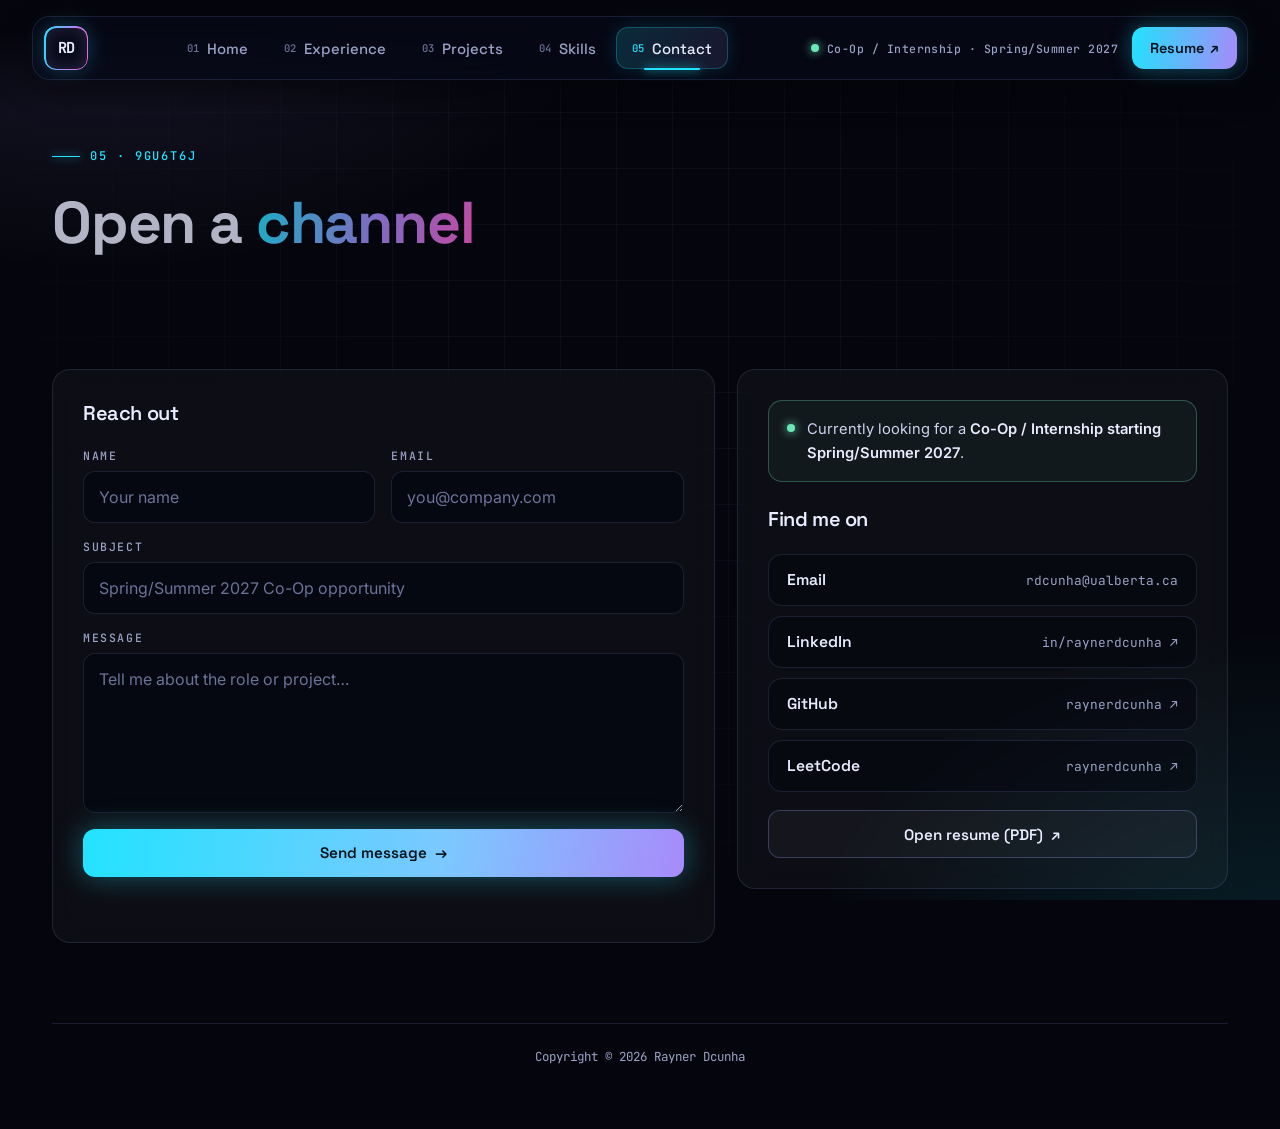
==== commit 4ef0093a: "Major Change" ====
--- a/contact/index.html
+++ b/contact/index.html
@@ -3,26 +3,26 @@
 <head>
   <meta charset="utf-8">
   <meta name="viewport" content="width=device-width, initial-scale=1">
-  <title>Contact | Rayner Dcunha — Co-op Winter 2027</title>
-  <meta name="description" content="Contact Rayner Dcunha about co-op and internship opportunities starting Winter 2027 — email, LinkedIn, GitHub or the contact form.">
+  <title>Contact | Rayner Dcunha — Co-Op Spring/Summer 2027</title>
+  <meta name="description" content="Contact Rayner Dcunha about Co-Op and internship opportunities starting Spring/Summer 2027 — email, LinkedIn, GitHub or the contact form.">
   <meta name="author" content="Rayner Dcunha">
   <meta name="robots" content="index, follow, max-image-preview:large">
   <link rel="canonical" href="https://www.raynerdcunha.com/contact">
   <meta property="og:type" content="website">
   <meta property="og:site_name" content="Rayner's Domain">
-  <meta property="og:title" content="Contact | Rayner Dcunha — Co-op Winter 2027">
-  <meta property="og:description" content="Contact Rayner Dcunha about co-op and internship opportunities starting Winter 2027 — email, LinkedIn, GitHub or the contact form.">
+  <meta property="og:title" content="Contact | Rayner Dcunha — Co-Op Spring/Summer 2027">
+  <meta property="og:description" content="Contact Rayner Dcunha about Co-Op and internship opportunities starting Spring/Summer 2027 — email, LinkedIn, GitHub or the contact form.">
   <meta property="og:url" content="https://www.raynerdcunha.com/contact">
   <meta property="og:image" content="https://www.raynerdcunha.com/assets/images/og-preview.png">
   <meta property="og:image:width" content="1200">
   <meta property="og:image:height" content="630">
-  <meta property="og:image:alt" content="Rayner's Domain: portfolio of Rayner Dcunha, Computer Engineering co-op student">
+  <meta property="og:image:alt" content="Rayner's Domain: portfolio of Rayner Dcunha, Computer Engineering Co-Op student">
   <meta property="og:locale" content="en_CA">
   <meta name="twitter:card" content="summary_large_image">
-  <meta name="twitter:title" content="Contact | Rayner Dcunha — Co-op Winter 2027">
-  <meta name="twitter:description" content="Contact Rayner Dcunha about co-op and internship opportunities starting Winter 2027 — email, LinkedIn, GitHub or the contact form.">
+  <meta name="twitter:title" content="Contact | Rayner Dcunha — Co-Op Spring/Summer 2027">
+  <meta name="twitter:description" content="Contact Rayner Dcunha about Co-Op and internship opportunities starting Spring/Summer 2027 — email, LinkedIn, GitHub or the contact form.">
   <meta name="twitter:image" content="https://www.raynerdcunha.com/assets/images/og-preview.png">
-  <meta name="twitter:image:alt" content="Rayner's Domain: portfolio of Rayner Dcunha, Computer Engineering co-op student">
+  <meta name="twitter:image:alt" content="Rayner's Domain: portfolio of Rayner Dcunha, Computer Engineering Co-Op student">
   <meta name="theme-color" content="#05060d">
   <link rel="icon" href="/favicon.ico" sizes="48x48">
   <link rel="icon" href="/assets/images/rd-logo.svg" type="image/svg+xml">
@@ -66,7 +66,7 @@
         </ol>
       </nav>
       <div class="taskbar__right">
-        <span class="taskbar__status"><span class="pulse" aria-hidden="true"></span>Co-Op / Internship · Winter 2027</span>
+        <span class="taskbar__status"><span class="pulse" aria-hidden="true"></span>Co-Op / Internship · Spring/Summer 2027</span>
         <a class="taskbar__resume magnetic" href="/resume" target="_blank" rel="noopener">Resume <span aria-hidden="true">↗</span><span class="visually-hidden">(PDF, opens in a new tab)</span></a>
       </div>
     </div>
@@ -77,7 +77,7 @@
     <header class="page-head">
       <p class="hud">05 · Contact</p>
       <h1 class="page-title">Open a <span class="grad-text">channel</span></h1>
-      <p class="page-lead">Hiring for a Co-Op / Internship starting Winter 2027? Have a project in mind? Send a message — or grab my resume.</p>
+      <p class="page-lead">Hiring for a Co-Op / Internship starting Spring/Summer 2027? Have a project in mind? Send a message — or grab my resume.</p>
     </header>
 
     <div class="contact">
@@ -87,7 +87,7 @@
           <div class="field"><label for="cf-name">Name</label><input id="cf-name" name="name" type="text" autocomplete="name" placeholder="Your name" required></div>
           <div class="field"><label for="cf-email">Email</label><input id="cf-email" name="email" type="email" autocomplete="email" placeholder="you@company.com" required></div>
         </div>
-        <div class="field"><label for="cf-subject">Subject</label><input id="cf-subject" name="subject" type="text" placeholder="Winter 2027 co-op opportunity" required></div>
+        <div class="field"><label for="cf-subject">Subject</label><input id="cf-subject" name="subject" type="text" placeholder="Spring/Summer 2027 Co-Op opportunity" required></div>
         <div class="field"><label for="cf-message">Message</label><textarea id="cf-message" name="message" placeholder="Tell me about the role or project…" required></textarea></div>
         <input type="text" name="_gotcha" class="visually-hidden" tabindex="-1" autocomplete="off" aria-hidden="true">
         <button class="btn btn--neon magnetic" type="submit">Send message <span class="arrow" aria-hidden="true">→</span></button>
@@ -95,7 +95,7 @@
       </form>
 
       <aside class="panel glass">
-        <div class="avail avail--top"><span class="pulse" aria-hidden="true"></span><span>Currently looking for a <strong>Co-Op / Internship starting Winter 2027</strong>.</span></div>
+        <div class="avail avail--top"><span class="pulse" aria-hidden="true"></span><span>Currently looking for a <strong>Co-Op / Internship starting Spring/Summer 2027</strong>.</span></div>
         <h2 class="panel__title">Find me on</h2>
         <ul class="links">
           <li><a href="mailto:rdcunha@ualberta.ca"><b>Email</b><span>rdcunha@ualberta.ca</span></a></li>
@@ -119,4 +119,4 @@
   <script src="/assets/js/motion.js" defer></script>
   <script src="/assets/js/contact-form.js" defer></script>
 </body>
-</html>
+</html>
--- a/assets/css/main.css
+++ b/assets/css/main.css
@@ -151,7 +151,7 @@
 
 .footer {
   margin-top: 80px; padding-top: 24px; border-top: 1px solid var(--line);
-  display: flex; justify-content: center; gap: 20px; font: 0.78rem var(--font-mono); color: var(--dim);
+  display: flex; justify-content: center; gap: 20px; font: 0.78rem var(--font-mono); color: var(--muted);
 }
 
 /* ---------- Page wipe transition ---------- */
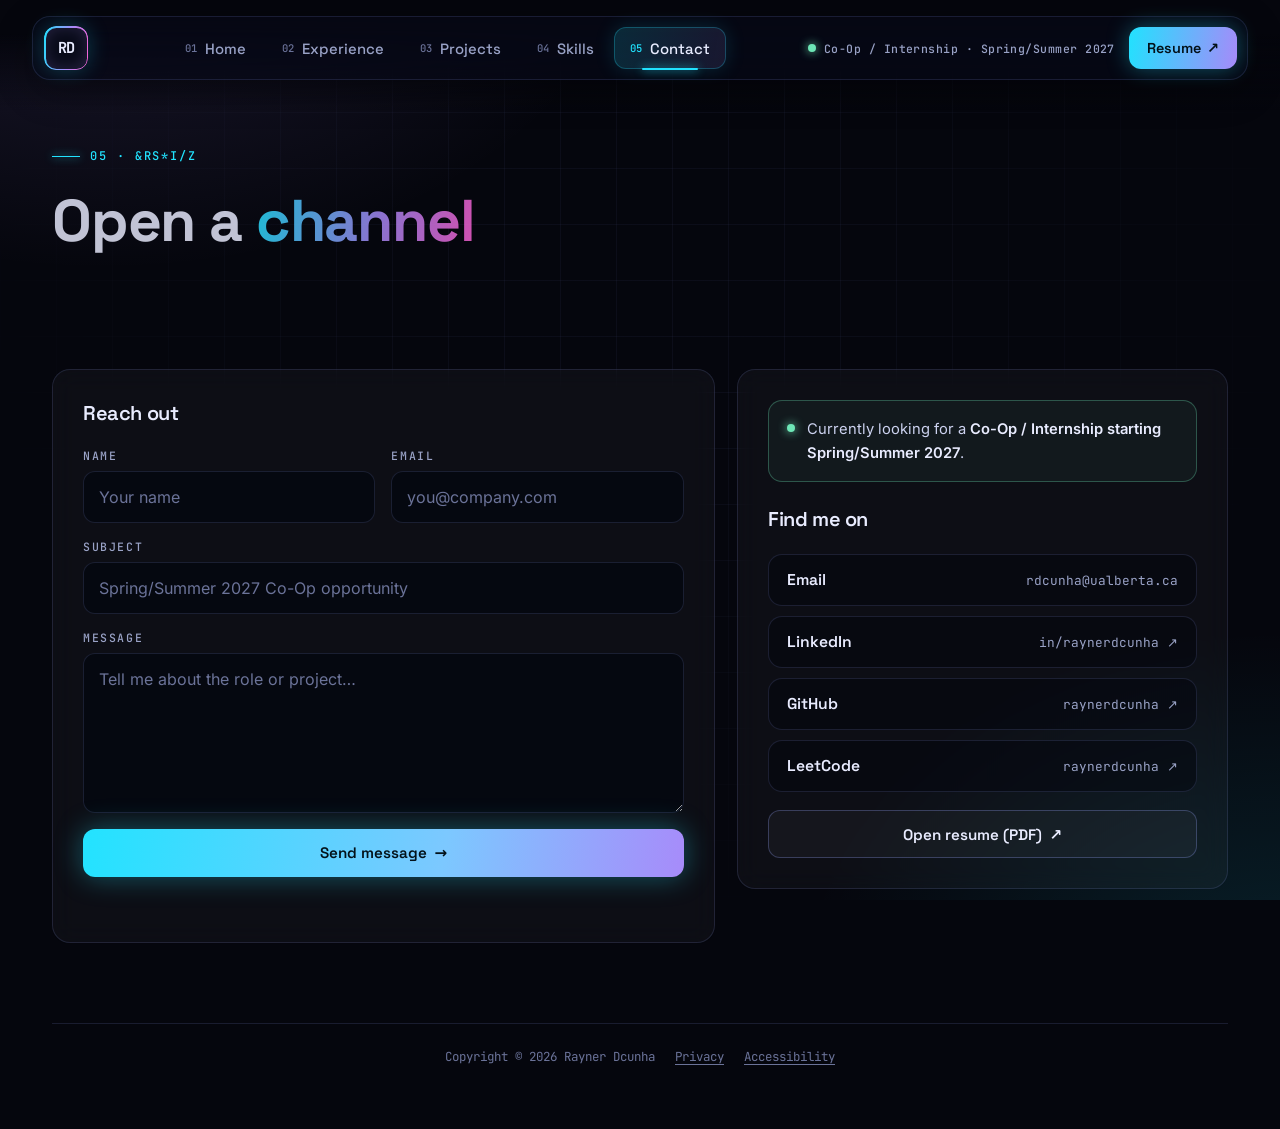
==== commit e879fcae: "Fix Privacy Conditions" ====
--- a/contact/index.html
+++ b/contact/index.html
@@ -29,23 +29,15 @@
   <link rel="icon" href="/assets/images/favicon-32.png" sizes="32x32" type="image/png">
   <link rel="apple-touch-icon" href="/assets/images/apple-touch-icon.png">
   <link rel="manifest" href="/site.webmanifest">
-  <link rel="preconnect" href="https://fonts.googleapis.com">
-  <link rel="preconnect" href="https://fonts.gstatic.com" crossorigin>
-  <link href="https://fonts.googleapis.com/css2?family=Inter:wght@400;500;600&family=JetBrains+Mono:wght@400;500;700&family=Space+Grotesk:wght@500;600;700&display=swap" rel="stylesheet">
+  <link rel="preload" href="/assets/fonts/inter-latin-400-normal.woff2" as="font" type="font/woff2" crossorigin>
+  <link rel="preload" href="/assets/fonts/space-grotesk-latin-700-normal.woff2" as="font" type="font/woff2" crossorigin>
+  <link rel="stylesheet" href="/assets/css/fonts.css">
   <link rel="stylesheet" href="/assets/css/main.css">
-  <script>
-    (function () {
-      var r = document.documentElement; r.classList.add('js');
-      var seen = false; try { seen = sessionStorage.getItem('rd-loader-seen') === '1'; } catch (e) {}
-      var rm = false; // site effects always run
-      var wiping = false; try { wiping = sessionStorage.getItem('rd-wipe') === '1'; } catch (e) {}
-      if (wiping && !rm) r.classList.add('is-wiping');
-      else if (!seen && !rm) r.classList.add('is-loading');
-    })();
-  </script>
+  <script src="/assets/js/boot.js"></script>
   <script type="application/ld+json">{"@context":"https://schema.org","@graph":[{"@type":"BreadcrumbList","itemListElement":[{"@type":"ListItem","position":1,"name":"Home","item":"https://www.raynerdcunha.com/"},{"@type":"ListItem","position":2,"name":"Contact","item":"https://www.raynerdcunha.com/contact"}]}]}</script>
 </head>
 <body>
+  <a class="skip-link" href="#main">Skip to main content</a>
   <div class="loader" aria-hidden="true"><span class="loader__mark grad-text">RD</span></div>
   <div class="wipe" aria-hidden="true"></div>
   <div class="space" aria-hidden="true"></div>
@@ -67,7 +59,7 @@
       </nav>
       <div class="taskbar__right">
         <span class="taskbar__status"><span class="pulse" aria-hidden="true"></span>Co-Op / Internship · Spring/Summer 2027</span>
-        <a class="taskbar__resume magnetic" href="/resume" target="_blank" rel="noopener">Resume <span aria-hidden="true">↗</span><span class="visually-hidden">(PDF, opens in a new tab)</span></a>
+        <a class="taskbar__resume magnetic" href="/resume" target="_blank" rel="noopener noreferrer">Resume <span aria-hidden="true">↗</span><span class="visually-hidden">(PDF, opens in a new tab)</span></a>
       </div>
     </div>
     <div class="progress" aria-hidden="true"><span></span></div>
@@ -84,11 +76,12 @@
       <form class="panel glass" id="contact-form" action="https://script.google.com/macros/s/AKfycbzmoXUq0ltc7L1ytef4OI4fQIihUuHtOf0jSsYZNlkz5p-mmx0kki7YnTbUzaNlnFZ5/exec" method="POST" novalidate>
         <h2 class="panel__title">Reach out</h2>
         <div class="form-row">
-          <div class="field"><label for="cf-name">Name</label><input id="cf-name" name="name" type="text" autocomplete="name" placeholder="Your name" required></div>
-          <div class="field"><label for="cf-email">Email</label><input id="cf-email" name="email" type="email" autocomplete="email" placeholder="you@company.com" required></div>
+          <div class="field"><label for="cf-name">Name</label><input id="cf-name" name="name" type="text" maxlength="100" autocomplete="name" placeholder="Your name" required></div>
+          <div class="field"><label for="cf-email">Email</label><input id="cf-email" name="email" type="email" maxlength="200" autocomplete="email" placeholder="you@company.com" required></div>
         </div>
-        <div class="field"><label for="cf-subject">Subject</label><input id="cf-subject" name="subject" type="text" placeholder="Spring/Summer 2027 Co-Op opportunity" required></div>
-        <div class="field"><label for="cf-message">Message</label><textarea id="cf-message" name="message" placeholder="Tell me about the role or project…" required></textarea></div>
+        <div class="field"><label for="cf-subject">Subject</label><input id="cf-subject" name="subject" type="text" maxlength="150" placeholder="Spring/Summer 2027 Co-Op opportunity" required></div>
+        <div class="field"><label for="cf-message">Message</label><textarea id="cf-message" name="message" maxlength="5000" placeholder="Tell me about the role or project…" required></textarea></div>
+        <div id="cf-turnstile" class="cf-turnstile-box" data-sitekey=""></div>
         <input type="text" name="_gotcha" class="visually-hidden" tabindex="-1" autocomplete="off" aria-hidden="true">
         <button class="btn btn--neon magnetic" type="submit">Send message <span class="arrow" aria-hidden="true">→</span></button>
         <p class="form-status" role="status" aria-live="polite"></p>
@@ -99,18 +92,20 @@
         <h2 class="panel__title">Find me on</h2>
         <ul class="links">
           <li><a href="mailto:rdcunha@ualberta.ca"><b>Email</b><span>rdcunha@ualberta.ca</span></a></li>
-          <li><a href="https://www.linkedin.com/in/raynerdcunha" target="_blank" rel="noopener"><b>LinkedIn</b><span>in/raynerdcunha ↗</span></a></li>
-          <li><a href="https://github.com/raynerdcunha" target="_blank" rel="noopener"><b>GitHub</b><span>raynerdcunha ↗</span></a></li>
-          <li><a href="https://leetcode.com/u/raynerdcunha" target="_blank" rel="noopener"><b>LeetCode</b><span>raynerdcunha ↗</span></a></li>
+          <li><a href="https://www.linkedin.com/in/raynerdcunha" target="_blank" rel="noopener noreferrer"><b>LinkedIn</b><span>in/raynerdcunha ↗</span></a></li>
+          <li><a href="https://github.com/raynerdcunha" target="_blank" rel="noopener noreferrer"><b>GitHub</b><span>raynerdcunha ↗</span></a></li>
+          <li><a href="https://leetcode.com/u/raynerdcunha" target="_blank" rel="noopener noreferrer"><b>LeetCode</b><span>raynerdcunha ↗</span></a></li>
           <!-- Discord (only if the username is professional):
-          <li><a href="https://discord.com/users/YOUR_USER_ID" target="_blank" rel="noopener"><b>Discord</b><span>yourhandle ↗</span></a></li> -->
+          <li><a href="https://discord.com/users/YOUR_USER_ID" target="_blank" rel="noopener noreferrer"><b>Discord</b><span>yourhandle ↗</span></a></li> -->
         </ul>
-        <div style="margin-top:18px"><a class="btn magnetic" href="/resume" target="_blank" rel="noopener">Open resume (PDF) <span aria-hidden="true">↗</span></a></div>
+        <div style="margin-top:18px"><a class="btn magnetic" href="/resume" target="_blank" rel="noopener noreferrer">Open resume (PDF) <span aria-hidden="true">↗</span></a></div>
       </aside>
     </div>
 
     <footer class="footer">
       <span>Copyright © <span id="year">2026</span> Rayner Dcunha</span>
+      <a href="/privacy">Privacy</a>
+      <a href="/accessibility">Accessibility</a>
     </footer>
   </main>
   <script src="/assets/vendor/gsap.min.js" defer></script>
@@ -119,4 +114,4 @@
   <script src="/assets/js/motion.js" defer></script>
   <script src="/assets/js/contact-form.js" defer></script>
 </body>
-</html>+</html>
--- a/assets/css/fonts.css
+++ b/assets/css/fonts.css
@@ -0,0 +1,10 @@
+/* Self-hosted fonts (SIL Open Font License 1.1). Served from this site so visitors' browsers never contact Google. */
+@font-face { font-family: 'Inter'; font-style: normal; font-weight: 400; font-display: swap; src: url('/assets/fonts/inter-latin-400-normal.woff2') format('woff2'); }
+@font-face { font-family: 'Inter'; font-style: normal; font-weight: 500; font-display: swap; src: url('/assets/fonts/inter-latin-500-normal.woff2') format('woff2'); }
+@font-face { font-family: 'Inter'; font-style: normal; font-weight: 600; font-display: swap; src: url('/assets/fonts/inter-latin-600-normal.woff2') format('woff2'); }
+@font-face { font-family: 'JetBrains Mono'; font-style: normal; font-weight: 400; font-display: swap; src: url('/assets/fonts/jetbrains-mono-latin-400-normal.woff2') format('woff2'); }
+@font-face { font-family: 'JetBrains Mono'; font-style: normal; font-weight: 500; font-display: swap; src: url('/assets/fonts/jetbrains-mono-latin-500-normal.woff2') format('woff2'); }
+@font-face { font-family: 'JetBrains Mono'; font-style: normal; font-weight: 700; font-display: swap; src: url('/assets/fonts/jetbrains-mono-latin-700-normal.woff2') format('woff2'); }
+@font-face { font-family: 'Space Grotesk'; font-style: normal; font-weight: 500; font-display: swap; src: url('/assets/fonts/space-grotesk-latin-500-normal.woff2') format('woff2'); }
+@font-face { font-family: 'Space Grotesk'; font-style: normal; font-weight: 600; font-display: swap; src: url('/assets/fonts/space-grotesk-latin-600-normal.woff2') format('woff2'); }
+@font-face { font-family: 'Space Grotesk'; font-style: normal; font-weight: 700; font-display: swap; src: url('/assets/fonts/space-grotesk-latin-700-normal.woff2') format('woff2'); }
--- a/assets/css/main.css
+++ b/assets/css/main.css
@@ -151,7 +151,7 @@
 
 .footer {
   margin-top: 80px; padding-top: 24px; border-top: 1px solid var(--line);
-  display: flex; justify-content: center; gap: 20px; font: 0.78rem var(--font-mono); color: var(--muted);
+  display: flex; justify-content: center; gap: 20px; font: 0.78rem var(--font-mono); color: var(--dim);
 }
 
 /* ---------- Page wipe transition ---------- */
@@ -635,3 +635,16 @@
   .bp-tier { color: var(--c); border-color: var(--c); }
   .bp-fill { width: 100%; }
 }
+
+/* ---------- Skip link, footer links, form check, legal pages ---------- */
+.skip-link { position: absolute; left: 12px; top: -64px; z-index: 1000; padding: 10px 16px; border-radius: 10px; background: var(--cyan); color: #05060d; font-weight: 600; transition: top .15s; }
+.skip-link:focus { top: 12px; }
+.footer a { color: inherit; text-decoration: underline; text-underline-offset: 3px; }
+.footer a:hover, .footer a:focus-visible { color: var(--cyan); }
+.cf-turnstile-box { margin-top: 14px; min-height: 0; }
+.legal { max-width: 78ch; }
+.legal h2 { font-size: 1.25rem; margin: 34px 0 10px; }
+.legal p, .legal li { color: var(--muted); }
+.legal ul { padding-left: 1.2em; }
+.legal a { text-decoration: underline; text-underline-offset: 3px; }
+.legal .legal__date { font: 0.78rem var(--font-mono); color: var(--dim); }
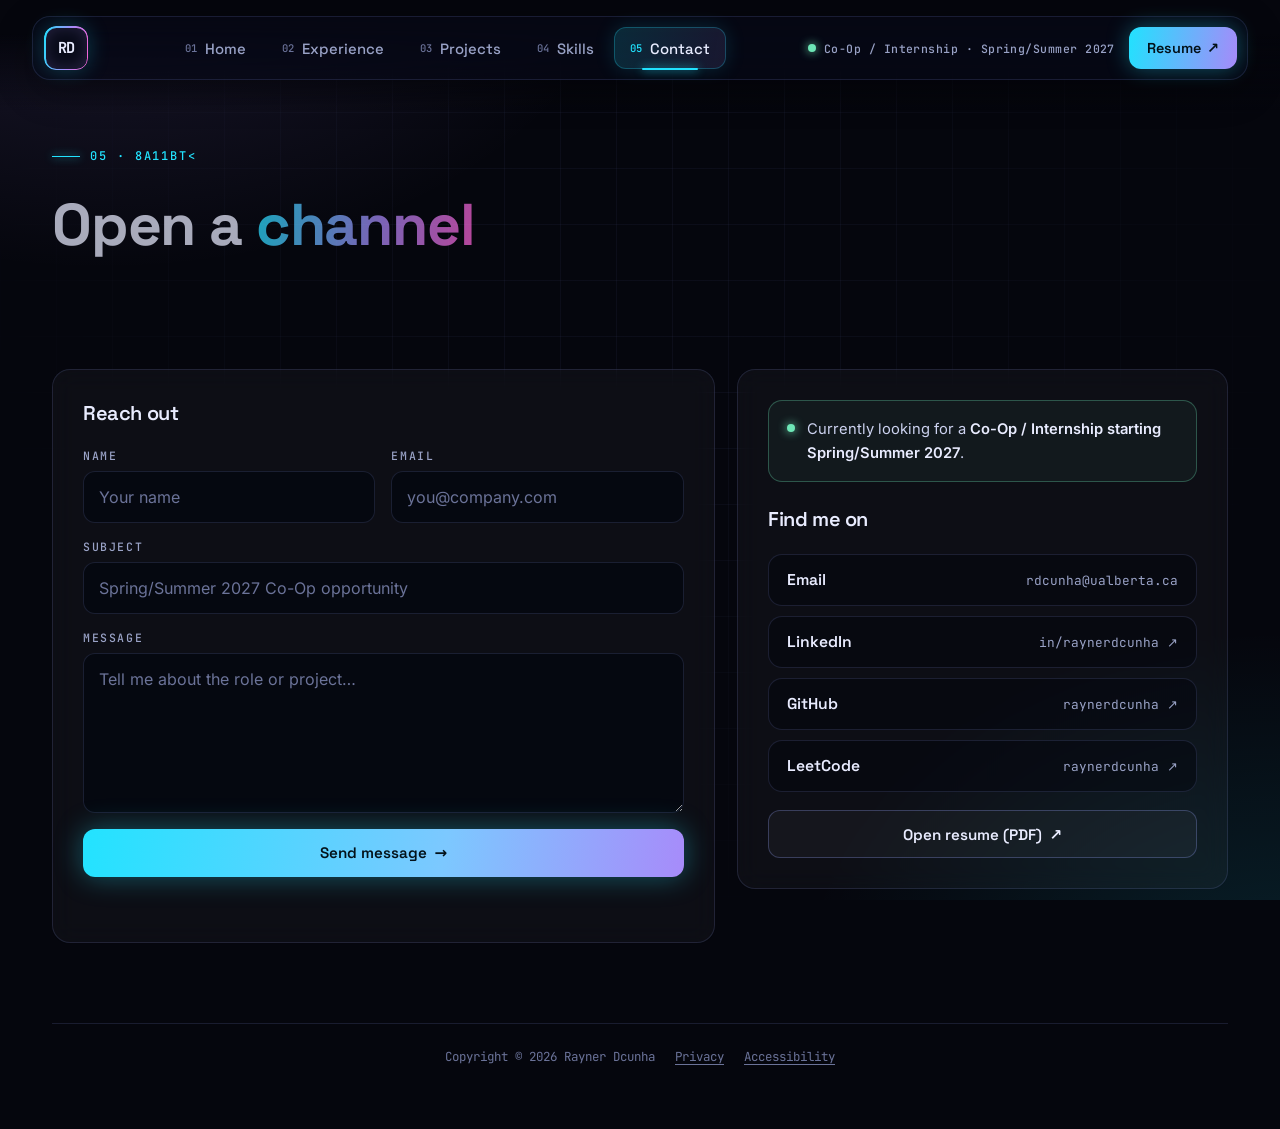
==== commit 41d73579: "Bug fix" ====
--- a/contact/index.html
+++ b/contact/index.html
@@ -81,7 +81,6 @@
         </div>
         <div class="field"><label for="cf-subject">Subject</label><input id="cf-subject" name="subject" type="text" maxlength="150" placeholder="Spring/Summer 2027 Co-Op opportunity" required></div>
         <div class="field"><label for="cf-message">Message</label><textarea id="cf-message" name="message" maxlength="5000" placeholder="Tell me about the role or project…" required></textarea></div>
-        <div id="cf-turnstile" class="cf-turnstile-box" data-sitekey=""></div>
         <input type="text" name="_gotcha" class="visually-hidden" tabindex="-1" autocomplete="off" aria-hidden="true">
         <button class="btn btn--neon magnetic" type="submit">Send message <span class="arrow" aria-hidden="true">→</span></button>
         <p class="form-status" role="status" aria-live="polite"></p>
@@ -98,7 +97,7 @@
           <!-- Discord (only if the username is professional):
           <li><a href="https://discord.com/users/YOUR_USER_ID" target="_blank" rel="noopener noreferrer"><b>Discord</b><span>yourhandle ↗</span></a></li> -->
         </ul>
-        <div style="margin-top:18px"><a class="btn magnetic" href="/resume" target="_blank" rel="noopener noreferrer">Open resume (PDF) <span aria-hidden="true">↗</span></a></div>
+        <div class="mt-18"><a class="btn magnetic" href="/resume" target="_blank" rel="noopener noreferrer">Open resume (PDF) <span aria-hidden="true">↗</span></a></div>
       </aside>
     </div>
 
--- a/assets/css/main.css
+++ b/assets/css/main.css
@@ -641,10 +641,15 @@
 .skip-link:focus { top: 12px; }
 .footer a { color: inherit; text-decoration: underline; text-underline-offset: 3px; }
 .footer a:hover, .footer a:focus-visible { color: var(--cyan); }
-.cf-turnstile-box { margin-top: 14px; min-height: 0; }
 .legal { max-width: 78ch; }
 .legal h2 { font-size: 1.25rem; margin: 34px 0 10px; }
 .legal p, .legal li { color: var(--muted); }
 .legal ul { padding-left: 1.2em; }
 .legal a { text-decoration: underline; text-underline-offset: 3px; }
 .legal .legal__date { font: 0.78rem var(--font-mono); color: var(--dim); }
+
+/* Utility classes (replace inline styles for the strict CSP) */
+.d04{--d:.04s}.d06{--d:.06s}.d08{--d:.08s}.d12{--d:.12s}.d16{--d:.16s}.d18{--d:.18s}
+.sprite-hidden{position:absolute}
+.mt-18{margin-top:18px}
+.hud--center,.home__actions--center{justify-content:center}
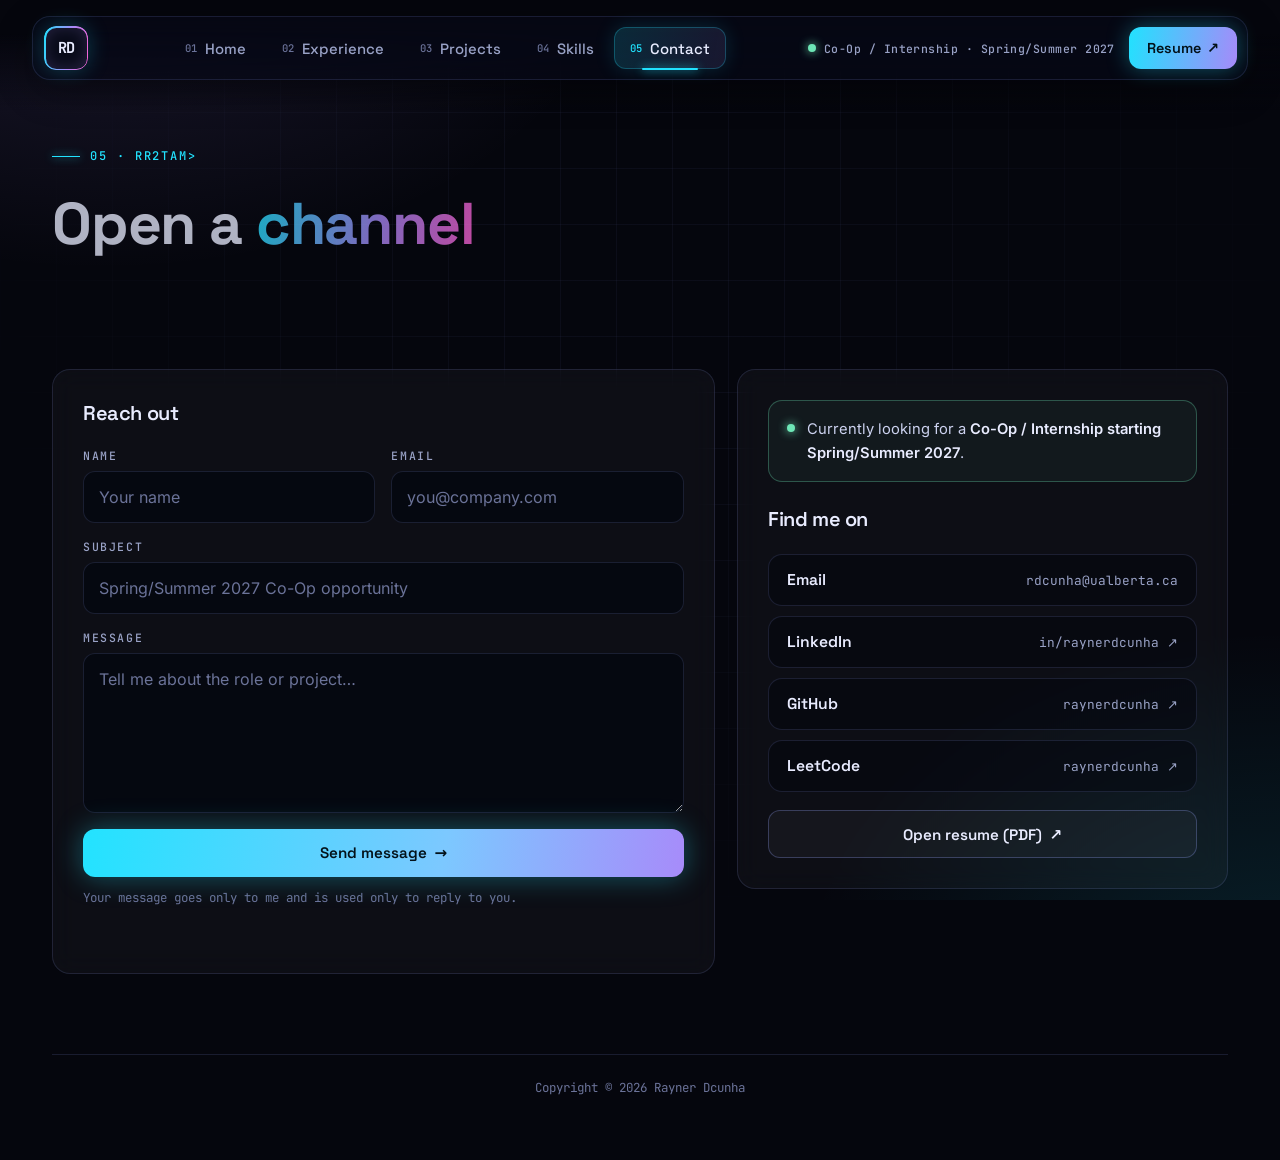
==== commit f71b21d5: "Fix privacy" ====
--- a/contact/index.html
+++ b/contact/index.html
@@ -83,6 +83,7 @@
         <div class="field"><label for="cf-message">Message</label><textarea id="cf-message" name="message" maxlength="5000" placeholder="Tell me about the role or project…" required></textarea></div>
         <input type="text" name="_gotcha" class="visually-hidden" tabindex="-1" autocomplete="off" aria-hidden="true">
         <button class="btn btn--neon magnetic" type="submit">Send message <span class="arrow" aria-hidden="true">→</span></button>
+        <p class="form-note">Your message goes only to me and is used only to reply to you.</p>
         <p class="form-status" role="status" aria-live="polite"></p>
       </form>
 
@@ -103,8 +104,6 @@
 
     <footer class="footer">
       <span>Copyright © <span id="year">2026</span> Rayner Dcunha</span>
-      <a href="/privacy">Privacy</a>
-      <a href="/accessibility">Accessibility</a>
     </footer>
   </main>
   <script src="/assets/vendor/gsap.min.js" defer></script>
--- a/assets/css/main.css
+++ b/assets/css/main.css
@@ -354,7 +354,7 @@
 .proj__note { font: 500 0.74rem var(--font-mono); color: var(--dim); }
 
 /* Visual: live terminal */
-.term { position: absolute; inset: 0; padding: 22px 26px; font: 0.88rem/1.75 var(--font-mono); color: var(--text); white-space: pre-wrap; }
+.term { position: absolute; inset: 0; padding: 22px 26px; font: 0.88rem/1.75 var(--font-mono); color: var(--text); white-space: pre-wrap; overflow: hidden; }
 .term .p { color: var(--lime); }
 .term .o { color: var(--muted); }
 .term .ok { color: var(--cyan); }
@@ -653,3 +653,5 @@
 .sprite-hidden{position:absolute}
 .mt-18{margin-top:18px}
 .hud--center,.home__actions--center{justify-content:center}
+
+.form-note { margin: 12px 0 0; font: 0.78rem/1.5 var(--font-mono); color: var(--dim); }
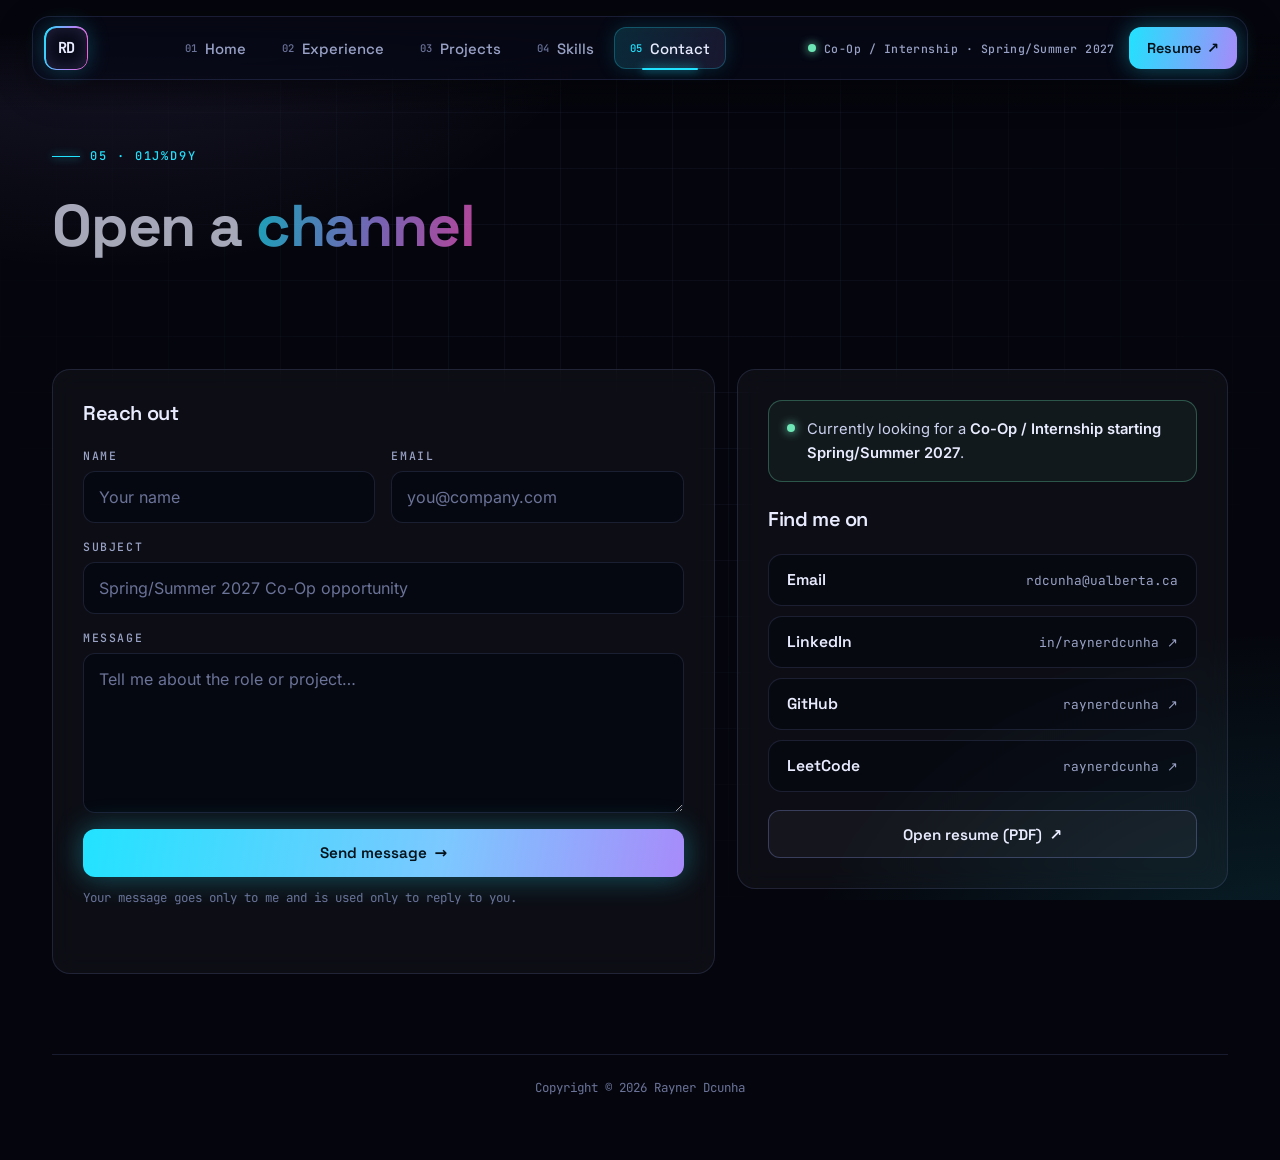
==== commit c02bebcf: "Update contact page" ====
--- a/contact/index.html
+++ b/contact/index.html
@@ -73,7 +73,7 @@
     </header>
 
     <div class="contact">
-      <form class="panel glass" id="contact-form" action="https://script.google.com/macros/s/AKfycbzmoXUq0ltc7L1ytef4OI4fQIihUuHtOf0jSsYZNlkz5p-mmx0kki7YnTbUzaNlnFZ5/exec" method="POST" novalidate>
+      <form class="panel glass" id="contact-form" action="/api/contact" method="POST" novalidate>
         <h2 class="panel__title">Reach out</h2>
         <div class="form-row">
           <div class="field"><label for="cf-name">Name</label><input id="cf-name" name="name" type="text" maxlength="100" autocomplete="name" placeholder="Your name" required></div>
--- a/assets/css/main.css
+++ b/assets/css/main.css
@@ -655,3 +655,8 @@
 .hud--center,.home__actions--center{justify-content:center}
 
 .form-note { margin: 12px 0 0; font: 0.78rem/1.5 var(--font-mono); color: var(--dim); }
+
+/* Visitors who ask their device for less motion get no looping or sliding animations */
+@media (prefers-reduced-motion: reduce) {
+  *, *::before, *::after { animation-duration: .01ms !important; animation-iteration-count: 1 !important; transition-duration: .01ms !important; scroll-behavior: auto !important; }
+}
